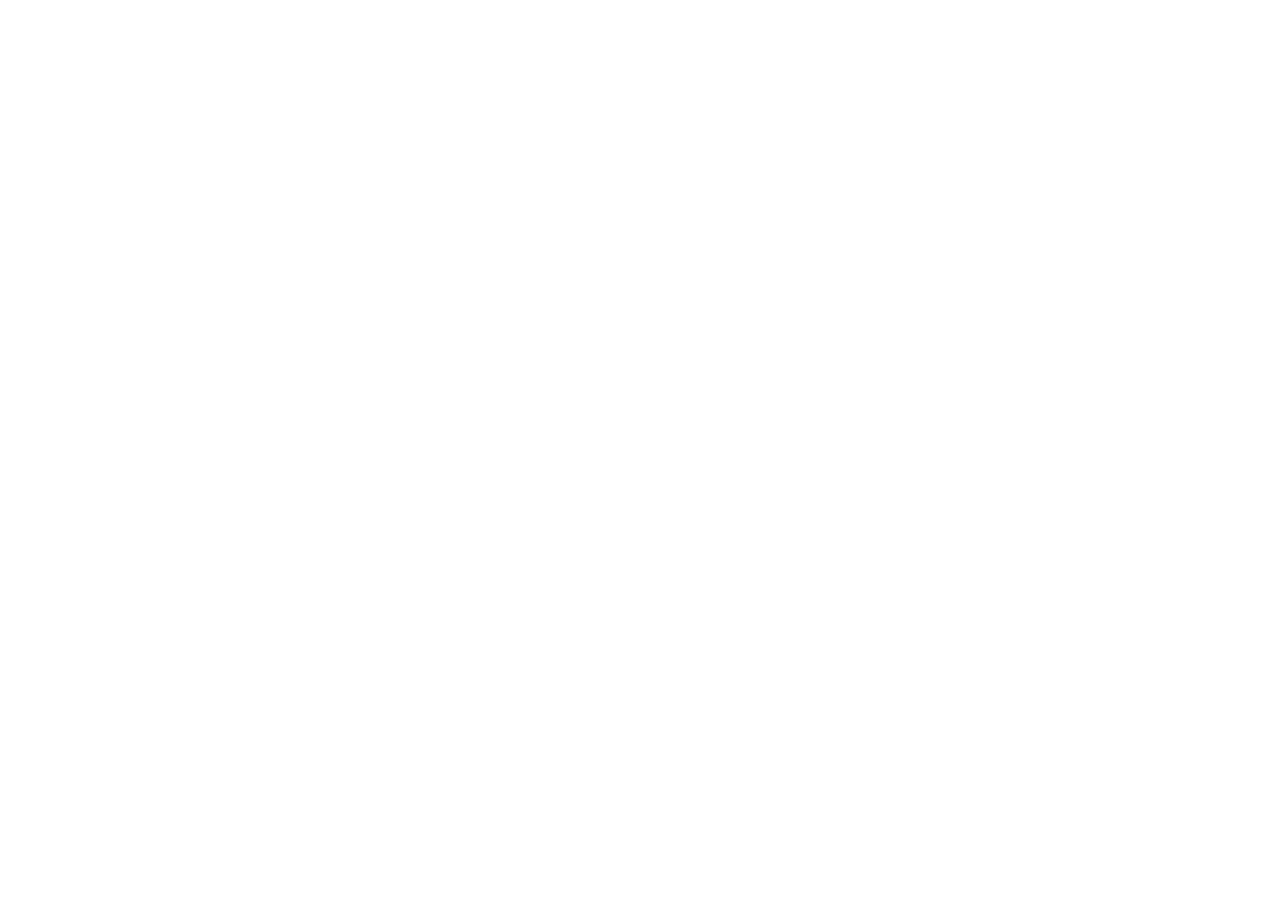
==== index.html @ 4b2c299f "init project" ====
<!DOCTYPE html>
<html lang="en">
<head>
    <meta charset="UTF-8">
    <meta name="viewport" content="width=device-width, initial-scale=1.0">
    <title>Document</title>
</head>
<body>
    
</body>
</html>
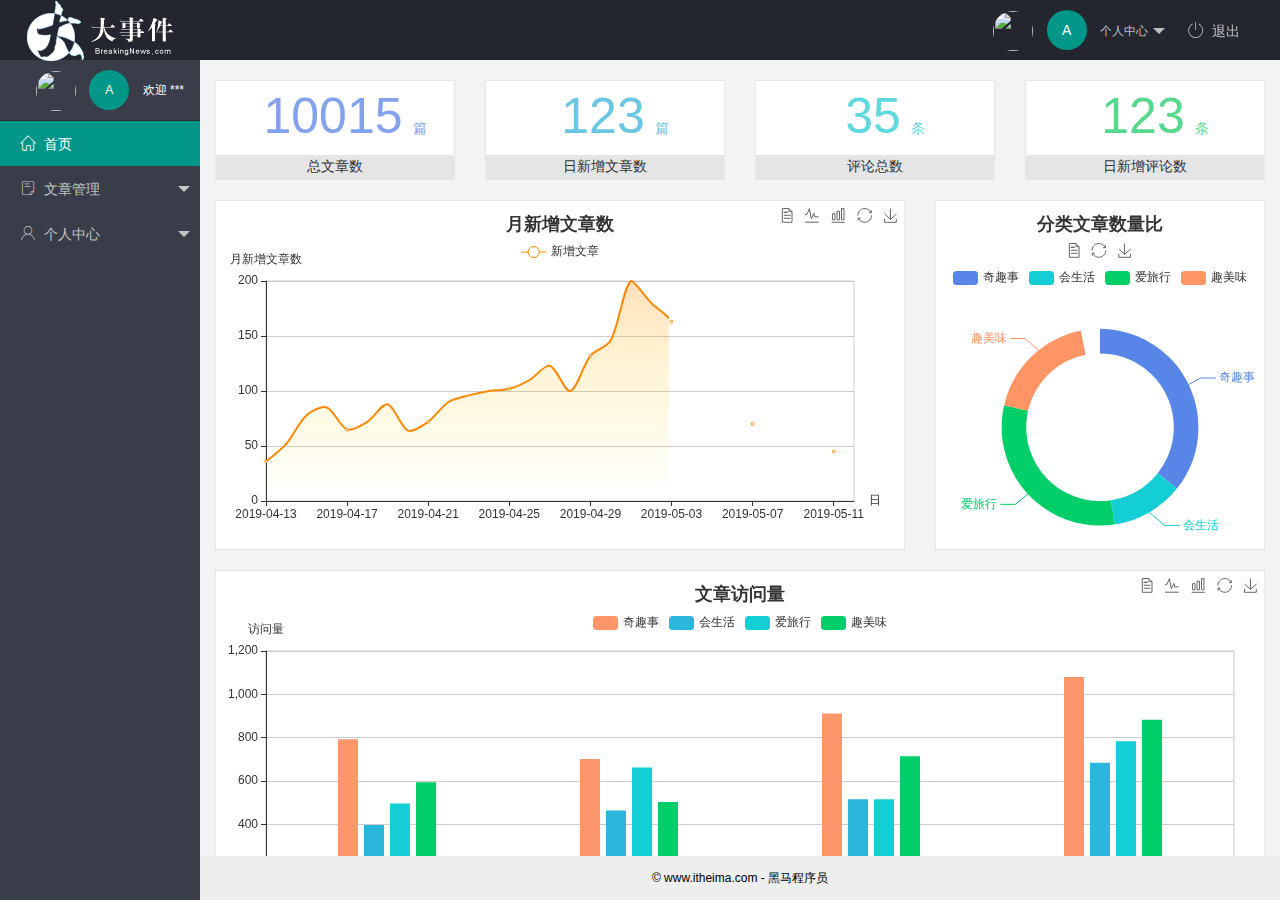
==== commit 42323920: "完成了主页功能的开发" ====
--- a/index.html
+++ b/index.html
@@ -1,11 +1,87 @@
 <!DOCTYPE html>
 <html lang="en">
+
 <head>
     <meta charset="UTF-8">
     <meta name="viewport" content="width=device-width, initial-scale=1.0">
-    <title>Document</title>
+    <title>后台主页</title>
+    <link rel="stylesheet" href="/assets/lib/layui/css/layui.css">
+    <link rel="stylesheet" href="/assets/css/index.css">
+    <link rel="stylesheet" href="/assets/fonts/iconfont.css">
 </head>
-<body>
-    
+
+<body class="layui-layout-body">
+    <div class="layui-layout layui-layout-admin">
+        <div class="layui-header">
+            <div class="layui-logo">
+                <img src="/assets/images/logo.png" alt="">
+            </div>
+            <!-- 头部区域（可配合layui已有的水平导航） -->
+
+            <ul class="layui-nav layui-layout-right">
+                <li class="layui-nav-item">
+                    <a href="javascript:;" class="userinfo">
+                        <img src="http://t.cn/RCzsdCq" class="layui-nav-img">
+                        <span class="text-avatar">A</span>
+                        个人中心
+                    </a>
+                    <dl class="layui-nav-child">
+                        <dd><a href="">基本资料</a></dd>
+                        <dd><a href="">更换头像</a></dd>
+                        <dd><a href="">重置密码</a></dd>
+                    </dl>
+                </li>
+                <li class="layui-nav-item"><a href="javascript:;" id="btnLogout"><span class="iconfont icon-tuichu"></span>退出</a></li>
+            </ul>
+        </div>
+
+        <div class="layui-side layui-bg-black">
+            <div class="layui-side-scroll">
+                <div class="userinfo">
+                    <img src="http://t.cn/RCzsdCq" class="layui-nav-img">
+                    <span class="text-avatar">A</span>
+                    <span class="welcome">欢迎 ***</span>
+                </div>
+                <!-- 左侧导航区域（可配合layui已有的垂直导航） -->
+                <ul class="layui-nav layui-nav-tree" lay-shrink="all">
+                    <li class="layui-nav-item layui-this"><a href="/home/dashboard.html" target="fm"><span
+                                class="iconfont icon-home"></span>首页</a></li>
+                    <li class="layui-nav-item">
+                        <a class="" href="javascript:;"><span class="iconfont icon-16"></span>文章管理</a>
+                        <dl class="layui-nav-child">
+                            <dd><a href="javascript:;"><i class="layui-icon layui-icon-app"></i>文章类别</a></dd>
+                            <dd><a href="javascript:;"><i class="layui-icon layui-icon-app"></i>文章列表</a></dd>
+                            <dd><a href="javascript:;"><i class="layui-icon layui-icon-app"></i>文章发布</a></dd>
+
+                        </dl>
+                    </li>
+                    <li class="layui-nav-item">
+                        <a href="javascript:;"><span class="iconfont icon-user"></span>个人中心</a>
+                        <dl class="layui-nav-child">
+                            <dd><a href="javascript:;"><i class="layui-icon layui-icon-app"></i>基本资料</a></dd>
+                            <dd><a href="javascript:;"><i class="layui-icon layui-icon-app"></i>更换头像</a></dd>
+                            <dd><a href="javascript:;"><i class="layui-icon layui-icon-app"></i>重置密码</a></dd>
+                        </dl>
+                    </li>
+
+                </ul>
+            </div>
+        </div>
+
+        <div class="layui-body">
+            <!-- 内容主体区域 -->
+            <iframe name="fm" src="/home/dashboard.html" frameborder="0"></iframe>
+        </div>
+
+        <div class="layui-footer">
+            <!-- 底部固定区域 -->
+            © www.itheima.com - 黑马程序员
+        </div>
+    </div>
+    <script src="/assets/lib/layui/layui.all.js"></script>
+    <script src="/assets/lib/jquery.js"></script>
+    <script src="/assets/js/baseAPI.js"></script>
+    <script src="/assets/js/index.js"></script>
 </body>
+
 </html>--- a/assets/lib/layui/css/layui.css
+++ b/assets/lib/layui/css/layui.css
@@ -0,0 +1,2 @@
+/** layui-v2.5.5 MIT License By https://www.layui.com */
+ .layui-inline,img{display:inline-block;vertical-align:middle}h1,h2,h3,h4,h5,h6{font-weight:400}.layui-edge,.layui-header,.layui-inline,.layui-main{position:relative}.layui-body,.layui-edge,.layui-elip{overflow:hidden}.layui-btn,.layui-edge,.layui-inline,img{vertical-align:middle}.layui-btn,.layui-disabled,.layui-icon,.layui-unselect{-moz-user-select:none;-webkit-user-select:none;-ms-user-select:none}.layui-elip,.layui-form-checkbox span,.layui-form-pane .layui-form-label{text-overflow:ellipsis;white-space:nowrap}.layui-breadcrumb,.layui-tree-btnGroup{visibility:hidden}blockquote,body,button,dd,div,dl,dt,form,h1,h2,h3,h4,h5,h6,input,li,ol,p,pre,td,textarea,th,ul{margin:0;padding:0;-webkit-tap-highlight-color:rgba(0,0,0,0)}a:active,a:hover{outline:0}img{border:none}li{list-style:none}table{border-collapse:collapse;border-spacing:0}h4,h5,h6{font-size:100%}button,input,optgroup,option,select,textarea{font-family:inherit;font-size:inherit;font-style:inherit;font-weight:inherit;outline:0}pre{white-space:pre-wrap;white-space:-moz-pre-wrap;white-space:-pre-wrap;white-space:-o-pre-wrap;word-wrap:break-word}body{line-height:24px;font:14px Helvetica Neue,Helvetica,PingFang SC,Tahoma,Arial,sans-serif}hr{height:1px;margin:10px 0;border:0;clear:both}a{color:#333;text-decoration:none}a:hover{color:#777}a cite{font-style:normal;*cursor:pointer}.layui-border-box,.layui-border-box *{box-sizing:border-box}.layui-box,.layui-box *{box-sizing:content-box}.layui-clear{clear:both;*zoom:1}.layui-clear:after{content:'\20';clear:both;*zoom:1;display:block;height:0}.layui-inline{*display:inline;*zoom:1}.layui-edge{display:inline-block;width:0;height:0;border-width:6px;border-style:dashed;border-color:transparent}.layui-edge-top{top:-4px;border-bottom-color:#999;border-bottom-style:solid}.layui-edge-right{border-left-color:#999;border-left-style:solid}.layui-edge-bottom{top:2px;border-top-color:#999;border-top-style:solid}.layui-edge-left{border-right-color:#999;border-right-style:solid}.layui-disabled,.layui-disabled:hover{color:#d2d2d2!important;cursor:not-allowed!important}.layui-circle{border-radius:100%}.layui-show{display:block!important}.layui-hide{display:none!important}@font-face{font-family:layui-icon;src:url(../font/iconfont.eot?v=250);src:url(../font/iconfont.eot?v=250#iefix) format('embedded-opentype'),url(../font/iconfont.woff2?v=250) format('woff2'),url(../font/iconfont.woff?v=250) format('woff'),url(../font/iconfont.ttf?v=250) format('truetype'),url(../font/iconfont.svg?v=250#layui-icon) format('svg')}.layui-icon{font-family:layui-icon!important;font-size:16px;font-style:normal;-webkit-font-smoothing:antialiased;-moz-osx-font-smoothing:grayscale}.layui-icon-reply-fill:before{content:"\e611"}.layui-icon-set-fill:before{content:"\e614"}.layui-icon-menu-fill:before{content:"\e60f"}.layui-icon-search:before{content:"\e615"}.layui-icon-share:before{content:"\e641"}.layui-icon-set-sm:before{content:"\e620"}.layui-icon-engine:before{content:"\e628"}.layui-icon-close:before{content:"\1006"}.layui-icon-close-fill:before{content:"\1007"}.layui-icon-chart-screen:before{content:"\e629"}.layui-icon-star:before{content:"\e600"}.layui-icon-circle-dot:before{content:"\e617"}.layui-icon-chat:before{content:"\e606"}.layui-icon-release:before{content:"\e609"}.layui-icon-list:before{content:"\e60a"}.layui-icon-chart:before{content:"\e62c"}.layui-icon-ok-circle:before{content:"\1005"}.layui-icon-layim-theme:before{content:"\e61b"}.layui-icon-table:before{content:"\e62d"}.layui-icon-right:before{content:"\e602"}.layui-icon-left:before{content:"\e603"}.layui-icon-cart-simple:before{content:"\e698"}.layui-icon-face-cry:before{content:"\e69c"}.layui-icon-face-smile:before{content:"\e6af"}.layui-icon-survey:before{content:"\e6b2"}.layui-icon-tree:before{content:"\e62e"}.layui-icon-upload-circle:before{content:"\e62f"}.layui-icon-add-circle:before{content:"\e61f"}.layui-icon-download-circle:before{content:"\e601"}.layui-icon-templeate-1:before{content:"\e630"}.layui-icon-util:before{content:"\e631"}.layui-icon-face-surprised:before{content:"\e664"}.layui-icon-edit:before{content:"\e642"}.layui-icon-speaker:before{content:"\e645"}.layui-icon-down:before{content:"\e61a"}.layui-icon-file:before{content:"\e621"}.layui-icon-layouts:before{content:"\e632"}.layui-icon-rate-half:before{content:"\e6c9"}.layui-icon-add-circle-fine:before{content:"\e608"}.layui-icon-prev-circle:before{content:"\e633"}.layui-icon-read:before{content:"\e705"}.layui-icon-404:before{content:"\e61c"}.layui-icon-carousel:before{content:"\e634"}.layui-icon-help:before{content:"\e607"}.layui-icon-code-circle:before{content:"\e635"}.layui-icon-water:before{content:"\e636"}.layui-icon-username:before{content:"\e66f"}.layui-icon-find-fill:before{content:"\e670"}.layui-icon-about:before{content:"\e60b"}.layui-icon-location:before{content:"\e715"}.layui-icon-up:before{content:"\e619"}.layui-icon-pause:before{content:"\e651"}.layui-icon-date:before{content:"\e637"}.layui-icon-layim-uploadfile:before{content:"\e61d"}.layui-icon-delete:before{content:"\e640"}.layui-icon-play:before{content:"\e652"}.layui-icon-top:before{content:"\e604"}.layui-icon-friends:before{content:"\e612"}.layui-icon-refresh-3:before{content:"\e9aa"}.layui-icon-ok:before{content:"\e605"}.layui-icon-layer:before{content:"\e638"}.layui-icon-face-smile-fine:before{content:"\e60c"}.layui-icon-dollar:before{content:"\e659"}.layui-icon-group:before{content:"\e613"}.layui-icon-layim-download:before{content:"\e61e"}.layui-icon-picture-fine:before{content:"\e60d"}.layui-icon-link:before{content:"\e64c"}.layui-icon-diamond:before{content:"\e735"}.layui-icon-log:before{content:"\e60e"}.layui-icon-rate-solid:before{content:"\e67a"}.layui-icon-fonts-del:before{content:"\e64f"}.layui-icon-unlink:before{content:"\e64d"}.layui-icon-fonts-clear:before{content:"\e639"}.layui-icon-triangle-r:before{content:"\e623"}.layui-icon-circle:before{content:"\e63f"}.layui-icon-radio:before{content:"\e643"}.layui-icon-align-center:before{content:"\e647"}.layui-icon-align-right:before{content:"\e648"}.layui-icon-align-left:before{content:"\e649"}.layui-icon-loading-1:before{content:"\e63e"}.layui-icon-return:before{content:"\e65c"}.layui-icon-fonts-strong:before{content:"\e62b"}.layui-icon-upload:before{content:"\e67c"}.layui-icon-dialogue:before{content:"\e63a"}.layui-icon-video:before{content:"\e6ed"}.layui-icon-headset:before{content:"\e6fc"}.layui-icon-cellphone-fine:before{content:"\e63b"}.layui-icon-add-1:before{content:"\e654"}.layui-icon-face-smile-b:before{content:"\e650"}.layui-icon-fonts-html:before{content:"\e64b"}.layui-icon-form:before{content:"\e63c"}.layui-icon-cart:before{content:"\e657"}.layui-icon-camera-fill:before{content:"\e65d"}.layui-icon-tabs:before{content:"\e62a"}.layui-icon-fonts-code:before{content:"\e64e"}.layui-icon-fire:before{content:"\e756"}.layui-icon-set:before{content:"\e716"}.layui-icon-fonts-u:before{content:"\e646"}.layui-icon-triangle-d:before{content:"\e625"}.layui-icon-tips:before{content:"\e702"}.layui-icon-picture:before{content:"\e64a"}.layui-icon-more-vertical:before{content:"\e671"}.layui-icon-flag:before{content:"\e66c"}.layui-icon-loading:before{content:"\e63d"}.layui-icon-fonts-i:before{content:"\e644"}.layui-icon-refresh-1:before{content:"\e666"}.layui-icon-rmb:before{content:"\e65e"}.layui-icon-home:before{content:"\e68e"}.layui-icon-user:before{content:"\e770"}.layui-icon-notice:before{content:"\e667"}.layui-icon-login-weibo:before{content:"\e675"}.layui-icon-voice:before{content:"\e688"}.layui-icon-upload-drag:before{content:"\e681"}.layui-icon-login-qq:before{content:"\e676"}.layui-icon-snowflake:before{content:"\e6b1"}.layui-icon-file-b:before{content:"\e655"}.layui-icon-template:before{content:"\e663"}.layui-icon-auz:before{content:"\e672"}.layui-icon-console:before{content:"\e665"}.layui-icon-app:before{content:"\e653"}.layui-icon-prev:before{content:"\e65a"}.layui-icon-website:before{content:"\e7ae"}.layui-icon-next:before{content:"\e65b"}.layui-icon-component:before{content:"\e857"}.layui-icon-more:before{content:"\e65f"}.layui-icon-login-wechat:before{content:"\e677"}.layui-icon-shrink-right:before{content:"\e668"}.layui-icon-spread-left:before{content:"\e66b"}.layui-icon-camera:before{content:"\e660"}.layui-icon-note:before{content:"\e66e"}.layui-icon-refresh:before{content:"\e669"}.layui-icon-female:before{content:"\e661"}.layui-icon-male:before{content:"\e662"}.layui-icon-password:before{content:"\e673"}.layui-icon-senior:before{content:"\e674"}.layui-icon-theme:before{content:"\e66a"}.layui-icon-tread:before{content:"\e6c5"}.layui-icon-praise:before{content:"\e6c6"}.layui-icon-star-fill:before{content:"\e658"}.layui-icon-rate:before{content:"\e67b"}.layui-icon-template-1:before{content:"\e656"}.layui-icon-vercode:before{content:"\e679"}.layui-icon-cellphone:before{content:"\e678"}.layui-icon-screen-full:before{content:"\e622"}.layui-icon-screen-restore:before{content:"\e758"}.layui-icon-cols:before{content:"\e610"}.layui-icon-export:before{content:"\e67d"}.layui-icon-print:before{content:"\e66d"}.layui-icon-slider:before{content:"\e714"}.layui-icon-addition:before{content:"\e624"}.layui-icon-subtraction:before{content:"\e67e"}.layui-icon-service:before{content:"\e626"}.layui-icon-transfer:before{content:"\e691"}.layui-main{width:1140px;margin:0 auto}.layui-header{z-index:1000;height:60px}.layui-header a:hover{transition:all .5s;-webkit-transition:all .5s}.layui-side{position:fixed;left:0;top:0;bottom:0;z-index:999;width:200px;overflow-x:hidden}.layui-side-scroll{position:relative;width:220px;height:100%;overflow-x:hidden}.layui-body{position:absolute;left:200px;right:0;top:0;bottom:0;z-index:998;width:auto;overflow-y:auto;box-sizing:border-box}.layui-layout-body{overflow:hidden}.layui-layout-admin .layui-header{background-color:#23262E}.layui-layout-admin .layui-side{top:60px;width:200px;overflow-x:hidden}.layui-layout-admin .layui-body{position:fixed;top:60px;bottom:44px}.layui-layout-admin .layui-main{width:auto;margin:0 15px}.layui-layout-admin .layui-footer{position:fixed;left:200px;right:0;bottom:0;height:44px;line-height:44px;padding:0 15px;background-color:#eee}.layui-layout-admin .layui-logo{position:absolute;left:0;top:0;width:200px;height:100%;line-height:60px;text-align:center;color:#009688;font-size:16px}.layui-layout-admin .layui-header .layui-nav{background:0 0}.layui-layout-left{position:absolute!important;left:200px;top:0}.layui-layout-right{position:absolute!important;right:0;top:0}.layui-container{position:relative;margin:0 auto;padding:0 15px;box-sizing:border-box}.layui-fluid{position:relative;margin:0 auto;padding:0 15px}.layui-row:after,.layui-row:before{content:'';display:block;clear:both}.layui-col-lg1,.layui-col-lg10,.layui-col-lg11,.layui-col-lg12,.layui-col-lg2,.layui-col-lg3,.layui-col-lg4,.layui-col-lg5,.layui-col-lg6,.layui-col-lg7,.layui-col-lg8,.layui-col-lg9,.layui-col-md1,.layui-col-md10,.layui-col-md11,.layui-col-md12,.layui-col-md2,.layui-col-md3,.layui-col-md4,.layui-col-md5,.layui-col-md6,.layui-col-md7,.layui-col-md8,.layui-col-md9,.layui-col-sm1,.layui-col-sm10,.layui-col-sm11,.layui-col-sm12,.layui-col-sm2,.layui-col-sm3,.layui-col-sm4,.layui-col-sm5,.layui-col-sm6,.layui-col-sm7,.layui-col-sm8,.layui-col-sm9,.layui-col-xs1,.layui-col-xs10,.layui-col-xs11,.layui-col-xs12,.layui-col-xs2,.layui-col-xs3,.layui-col-xs4,.layui-col-xs5,.layui-col-xs6,.layui-col-xs7,.layui-col-xs8,.layui-col-xs9{position:relative;display:block;box-sizing:border-box}.layui-col-xs1,.layui-col-xs10,.layui-col-xs11,.layui-col-xs12,.layui-col-xs2,.layui-col-xs3,.layui-col-xs4,.layui-col-xs5,.layui-col-xs6,.layui-col-xs7,.layui-col-xs8,.layui-col-xs9{float:left}.layui-col-xs1{width:8.33333333%}.layui-col-xs2{width:16.66666667%}.layui-col-xs3{width:25%}.layui-col-xs4{width:33.33333333%}.layui-col-xs5{width:41.66666667%}.layui-col-xs6{width:50%}.layui-col-xs7{width:58.33333333%}.layui-col-xs8{width:66.66666667%}.layui-col-xs9{width:75%}.layui-col-xs10{width:83.33333333%}.layui-col-xs11{width:91.66666667%}.layui-col-xs12{width:100%}.layui-col-xs-offset1{margin-left:8.33333333%}.layui-col-xs-offset2{margin-left:16.66666667%}.layui-col-xs-offset3{margin-left:25%}.layui-col-xs-offset4{margin-left:33.33333333%}.layui-col-xs-offset5{margin-left:41.66666667%}.layui-col-xs-offset6{margin-left:50%}.layui-col-xs-offset7{margin-left:58.33333333%}.layui-col-xs-offset8{margin-left:66.66666667%}.layui-col-xs-offset9{margin-left:75%}.layui-col-xs-offset10{margin-left:83.33333333%}.layui-col-xs-offset11{margin-left:91.66666667%}.layui-col-xs-offset12{margin-left:100%}@media screen and (max-width:768px){.layui-hide-xs{display:none!important}.layui-show-xs-block{display:block!important}.layui-show-xs-inline{display:inline!important}.layui-show-xs-inline-block{display:inline-block!important}}@media screen and (min-width:768px){.layui-container{width:750px}.layui-hide-sm{display:none!important}.layui-show-sm-block{display:block!important}.layui-show-sm-inline{display:inline!important}.layui-show-sm-inline-block{display:inline-block!important}.layui-col-sm1,.layui-col-sm10,.layui-col-sm11,.layui-col-sm12,.layui-col-sm2,.layui-col-sm3,.layui-col-sm4,.layui-col-sm5,.layui-col-sm6,.layui-col-sm7,.layui-col-sm8,.layui-col-sm9{float:left}.layui-col-sm1{width:8.33333333%}.layui-col-sm2{width:16.66666667%}.layui-col-sm3{width:25%}.layui-col-sm4{width:33.33333333%}.layui-col-sm5{width:41.66666667%}.layui-col-sm6{width:50%}.layui-col-sm7{width:58.33333333%}.layui-col-sm8{width:66.66666667%}.layui-col-sm9{width:75%}.layui-col-sm10{width:83.33333333%}.layui-col-sm11{width:91.66666667%}.layui-col-sm12{width:100%}.layui-col-sm-offset1{margin-left:8.33333333%}.layui-col-sm-offset2{margin-left:16.66666667%}.layui-col-sm-offset3{margin-left:25%}.layui-col-sm-offset4{margin-left:33.33333333%}.layui-col-sm-offset5{margin-left:41.66666667%}.layui-col-sm-offset6{margin-left:50%}.layui-col-sm-offset7{margin-left:58.33333333%}.layui-col-sm-offset8{margin-left:66.66666667%}.layui-col-sm-offset9{margin-left:75%}.layui-col-sm-offset10{margin-left:83.33333333%}.layui-col-sm-offset11{margin-left:91.66666667%}.layui-col-sm-offset12{margin-left:100%}}@media screen and (min-width:992px){.layui-container{width:970px}.layui-hide-md{display:none!important}.layui-show-md-block{display:block!important}.layui-show-md-inline{display:inline!important}.layui-show-md-inline-block{display:inline-block!important}.layui-col-md1,.layui-col-md10,.layui-col-md11,.layui-col-md12,.layui-col-md2,.layui-col-md3,.layui-col-md4,.layui-col-md5,.layui-col-md6,.layui-col-md7,.layui-col-md8,.layui-col-md9{float:left}.layui-col-md1{width:8.33333333%}.layui-col-md2{width:16.66666667%}.layui-col-md3{width:25%}.layui-col-md4{width:33.33333333%}.layui-col-md5{width:41.66666667%}.layui-col-md6{width:50%}.layui-col-md7{width:58.33333333%}.layui-col-md8{width:66.66666667%}.layui-col-md9{width:75%}.layui-col-md10{width:83.33333333%}.layui-col-md11{width:91.66666667%}.layui-col-md12{width:100%}.layui-col-md-offset1{margin-left:8.33333333%}.layui-col-md-offset2{margin-left:16.66666667%}.layui-col-md-offset3{margin-left:25%}.layui-col-md-offset4{margin-left:33.33333333%}.layui-col-md-offset5{margin-left:41.66666667%}.layui-col-md-offset6{margin-left:50%}.layui-col-md-offset7{margin-left:58.33333333%}.layui-col-md-offset8{margin-left:66.66666667%}.layui-col-md-offset9{margin-left:75%}.layui-col-md-offset10{margin-left:83.33333333%}.layui-col-md-offset11{margin-left:91.66666667%}.layui-col-md-offset12{margin-left:100%}}@media screen and (min-width:1200px){.layui-container{width:1170px}.layui-hide-lg{display:none!important}.layui-show-lg-block{display:block!important}.layui-show-lg-inline{display:inline!important}.layui-show-lg-inline-block{display:inline-block!important}.layui-col-lg1,.layui-col-lg10,.layui-col-lg11,.layui-col-lg12,.layui-col-lg2,.layui-col-lg3,.layui-col-lg4,.layui-col-lg5,.layui-col-lg6,.layui-col-lg7,.layui-col-lg8,.layui-col-lg9{float:left}.layui-col-lg1{width:8.33333333%}.layui-col-lg2{width:16.66666667%}.layui-col-lg3{width:25%}.layui-col-lg4{width:33.33333333%}.layui-col-lg5{width:41.66666667%}.layui-col-lg6{width:50%}.layui-col-lg7{width:58.33333333%}.layui-col-lg8{width:66.66666667%}.layui-col-lg9{width:75%}.layui-col-lg10{width:83.33333333%}.layui-col-lg11{width:91.66666667%}.layui-col-lg12{width:100%}.layui-col-lg-offset1{margin-left:8.33333333%}.layui-col-lg-offset2{margin-left:16.66666667%}.layui-col-lg-offset3{margin-left:25%}.layui-col-lg-offset4{margin-left:33.33333333%}.layui-col-lg-offset5{margin-left:41.66666667%}.layui-col-lg-offset6{margin-left:50%}.layui-col-lg-offset7{margin-left:58.33333333%}.layui-col-lg-offset8{margin-left:66.66666667%}.layui-col-lg-offset9{margin-left:75%}.layui-col-lg-offset10{margin-left:83.33333333%}.layui-col-lg-offset11{margin-left:91.66666667%}.layui-col-lg-offset12{margin-left:100%}}.layui-col-space1{margin:-.5px}.layui-col-space1>*{padding:.5px}.layui-col-space3{margin:-1.5px}.layui-col-space3>*{padding:1.5px}.layui-col-space5{margin:-2.5px}.layui-col-space5>*{padding:2.5px}.layui-col-space8{margin:-3.5px}.layui-col-space8>*{padding:3.5px}.layui-col-space10{margin:-5px}.layui-col-space10>*{padding:5px}.layui-col-space12{margin:-6px}.layui-col-space12>*{padding:6px}.layui-col-space15{margin:-7.5px}.layui-col-space15>*{padding:7.5px}.layui-col-space18{margin:-9px}.layui-col-space18>*{padding:9px}.layui-col-space20{margin:-10px}.layui-col-space20>*{padding:10px}.layui-col-space22{margin:-11px}.layui-col-space22>*{padding:11px}.layui-col-space25{margin:-12.5px}.layui-col-space25>*{padding:12.5px}.layui-col-space30{margin:-15px}.layui-col-space30>*{padding:15px}.layui-btn,.layui-input,.layui-select,.layui-textarea,.layui-upload-button{outline:0;-webkit-appearance:none;transition:all .3s;-webkit-transition:all .3s;box-sizing:border-box}.layui-elem-quote{margin-bottom:10px;padding:15px;line-height:22px;border-left:5px solid #009688;border-radius:0 2px 2px 0;background-color:#f2f2f2}.layui-quote-nm{border-style:solid;border-width:1px 1px 1px 5px;background:0 0}.layui-elem-field{margin-bottom:10px;padding:0;border-width:1px;border-style:solid}.layui-elem-field legend{margin-left:20px;padding:0 10px;font-size:20px;font-weight:300}.layui-field-title{margin:10px 0 20px;border-width:1px 0 0}.layui-field-box{padding:10px 15px}.layui-field-title .layui-field-box{padding:10px 0}.layui-progress{position:relative;height:6px;border-radius:20px;background-color:#e2e2e2}.layui-progress-bar{position:absolute;left:0;top:0;width:0;max-width:100%;height:6px;border-radius:20px;text-align:right;background-color:#5FB878;transition:all .3s;-webkit-transition:all .3s}.layui-progress-big,.layui-progress-big .layui-progress-bar{height:18px;line-height:18px}.layui-progress-text{position:relative;top:-20px;line-height:18px;font-size:12px;color:#666}.layui-progress-big .layui-progress-text{position:static;padding:0 10px;color:#fff}.layui-collapse{border-width:1px;border-style:solid;border-radius:2px}.layui-colla-content,.layui-colla-item{border-top-width:1px;border-top-style:solid}.layui-colla-item:first-child{border-top:none}.layui-colla-title{position:relative;height:42px;line-height:42px;padding:0 15px 0 35px;color:#333;background-color:#f2f2f2;cursor:pointer;font-size:14px;overflow:hidden}.layui-colla-content{display:none;padding:10px 15px;line-height:22px;color:#666}.layui-colla-icon{position:absolute;left:15px;top:0;font-size:14px}.layui-card{margin-bottom:15px;border-radius:2px;background-color:#fff;box-shadow:0 1px 2px 0 rgba(0,0,0,.05)}.layui-card:last-child{margin-bottom:0}.layui-card-header{position:relative;height:42px;line-height:42px;padding:0 15px;border-bottom:1px solid #f6f6f6;color:#333;border-radius:2px 2px 0 0;font-size:14px}.layui-bg-black,.layui-bg-blue,.layui-bg-cyan,.layui-bg-green,.layui-bg-orange,.layui-bg-red{color:#fff!important}.layui-card-body{position:relative;padding:10px 15px;line-height:24px}.layui-card-body[pad15]{padding:15px}.layui-card-body[pad20]{padding:20px}.layui-card-body .layui-table{margin:5px 0}.layui-card .layui-tab{margin:0}.layui-panel-window{position:relative;padding:15px;border-radius:0;border-top:5px solid #E6E6E6;background-color:#fff}.layui-auxiliar-moving{position:fixed;left:0;right:0;top:0;bottom:0;width:100%;height:100%;background:0 0;z-index:9999999999}.layui-form-label,.layui-form-mid,.layui-form-select,.layui-input-block,.layui-input-inline,.layui-textarea{position:relative}.layui-bg-red{background-color:#FF5722!important}.layui-bg-orange{background-color:#FFB800!important}.layui-bg-green{background-color:#009688!important}.layui-bg-cyan{background-color:#2F4056!important}.layui-bg-blue{background-color:#1E9FFF!important}.layui-bg-black{background-color:#393D49!important}.layui-bg-gray{background-color:#eee!important;color:#666!important}.layui-badge-rim,.layui-colla-content,.layui-colla-item,.layui-collapse,.layui-elem-field,.layui-form-pane .layui-form-item[pane],.layui-form-pane .layui-form-label,.layui-input,.layui-layedit,.layui-layedit-tool,.layui-quote-nm,.layui-select,.layui-tab-bar,.layui-tab-card,.layui-tab-title,.layui-tab-title .layui-this:after,.layui-textarea{border-color:#e6e6e6}.layui-timeline-item:before,hr{background-color:#e6e6e6}.layui-text{line-height:22px;font-size:14px;color:#666}.layui-text h1,.layui-text h2,.layui-text h3{font-weight:500;color:#333}.layui-text h1{font-size:30px}.layui-text h2{font-size:24px}.layui-text h3{font-size:18px}.layui-text a:not(.layui-btn){color:#01AAED}.layui-text a:not(.layui-btn):hover{text-decoration:underline}.layui-text ul{padding:5px 0 5px 15px}.layui-text ul li{margin-top:5px;list-style-type:disc}.layui-text em,.layui-word-aux{color:#999!important;padding:0 5px!important}.layui-btn{display:inline-block;height:38px;line-height:38px;padding:0 18px;background-color:#009688;color:#fff;white-space:nowrap;text-align:center;font-size:14px;border:none;border-radius:2px;cursor:pointer}.layui-btn:hover{opacity:.8;filter:alpha(opacity=80);color:#fff}.layui-btn:active{opacity:1;filter:alpha(opacity=100)}.layui-btn+.layui-btn{margin-left:10px}.layui-btn-container{font-size:0}.layui-btn-container .layui-btn{margin-right:10px;margin-bottom:10px}.layui-btn-container .layui-btn+.layui-btn{margin-left:0}.layui-table .layui-btn-container .layui-btn{margin-bottom:9px}.layui-btn-radius{border-radius:100px}.layui-btn .layui-icon{margin-right:3px;font-size:18px;vertical-align:bottom;vertical-align:middle\9}.layui-btn-primary{border:1px solid #C9C9C9;background-color:#fff;color:#555}.layui-btn-primary:hover{border-color:#009688;color:#333}.layui-btn-normal{background-color:#1E9FFF}.layui-btn-warm{background-color:#FFB800}.layui-btn-danger{background-color:#FF5722}.layui-btn-checked{background-color:#5FB878}.layui-btn-disabled,.layui-btn-disabled:active,.layui-btn-disabled:hover{border:1px solid #e6e6e6;background-color:#FBFBFB;color:#C9C9C9;cursor:not-allowed;opacity:1}.layui-btn-lg{height:44px;line-height:44px;padding:0 25px;font-size:16px}.layui-btn-sm{height:30px;line-height:30px;padding:0 10px;font-size:12px}.layui-btn-sm i{font-size:16px!important}.layui-btn-xs{height:22px;line-height:22px;padding:0 5px;font-size:12px}.layui-btn-xs i{font-size:14px!important}.layui-btn-group{display:inline-block;vertical-align:middle;font-size:0}.layui-btn-group .layui-btn{margin-left:0!important;margin-right:0!important;border-left:1px solid rgba(255,255,255,.5);border-radius:0}.layui-btn-group .layui-btn-primary{border-left:none}.layui-btn-group .layui-btn-primary:hover{border-color:#C9C9C9;color:#009688}.layui-btn-group .layui-btn:first-child{border-left:none;border-radius:2px 0 0 2px}.layui-btn-group .layui-btn-primary:first-child{border-left:1px solid #c9c9c9}.layui-btn-group .layui-btn:last-child{border-radius:0 2px 2px 0}.layui-btn-group .layui-btn+.layui-btn{margin-left:0}.layui-btn-group+.layui-btn-group{margin-left:10px}.layui-btn-fluid{width:100%}.layui-input,.layui-select,.layui-textarea{height:38px;line-height:1.3;line-height:38px\9;border-width:1px;border-style:solid;background-color:#fff;border-radius:2px}.layui-input::-webkit-input-placeholder,.layui-select::-webkit-input-placeholder,.layui-textarea::-webkit-input-placeholder{line-height:1.3}.layui-input,.layui-textarea{display:block;width:100%;padding-left:10px}.layui-input:hover,.layui-textarea:hover{border-color:#D2D2D2!important}.layui-input:focus,.layui-textarea:focus{border-color:#C9C9C9!important}.layui-textarea{min-height:100px;height:auto;line-height:20px;padding:6px 10px;resize:vertical}.layui-select{padding:0 10px}.layui-form input[type=checkbox],.layui-form input[type=radio],.layui-form select{display:none}.layui-form [lay-ignore]{display:initial}.layui-form-item{margin-bottom:15px;clear:both;*zoom:1}.layui-form-item:after{content:'\20';clear:both;*zoom:1;display:block;height:0}.layui-form-label{float:left;display:block;padding:9px 15px;width:80px;font-weight:400;line-height:20px;text-align:right}.layui-form-label-col{display:block;float:none;padding:9px 0;line-height:20px;text-align:left}.layui-form-item .layui-inline{margin-bottom:5px;margin-right:10px}.layui-input-block{margin-left:110px;min-height:36px}.layui-input-inline{display:inline-block;vertical-align:middle}.layui-form-item .layui-input-inline{float:left;width:190px;margin-right:10px}.layui-form-text .layui-input-inline{width:auto}.layui-form-mid{float:left;display:block;padding:9px 0!important;line-height:20px;margin-right:10px}.layui-form-danger+.layui-form-select .layui-input,.layui-form-danger:focus{border-color:#FF5722!important}.layui-form-select .layui-input{padding-right:30px;cursor:pointer}.layui-form-select .layui-edge{position:absolute;right:10px;top:50%;margin-top:-3px;cursor:pointer;border-width:6px;border-top-color:#c2c2c2;border-top-style:solid;transition:all .3s;-webkit-transition:all .3s}.layui-form-select dl{display:none;position:absolute;left:0;top:42px;padding:5px 0;z-index:899;min-width:100%;border:1px solid #d2d2d2;max-height:300px;overflow-y:auto;background-color:#fff;border-radius:2px;box-shadow:0 2px 4px rgba(0,0,0,.12);box-sizing:border-box}.layui-form-select dl dd,.layui-form-select dl dt{padding:0 10px;line-height:36px;white-space:nowrap;overflow:hidden;text-overflow:ellipsis}.layui-form-select dl dt{font-size:12px;color:#999}.layui-form-select dl dd{cursor:pointer}.layui-form-select dl dd:hover{background-color:#f2f2f2;-webkit-transition:.5s all;transition:.5s all}.layui-form-select .layui-select-group dd{padding-left:20px}.layui-form-select dl dd.layui-select-tips{padding-left:10px!important;color:#999}.layui-form-select dl dd.layui-this{background-color:#5FB878;color:#fff}.layui-form-checkbox,.layui-form-select dl dd.layui-disabled{background-color:#fff}.layui-form-selected dl{display:block}.layui-form-checkbox,.layui-form-checkbox *,.layui-form-switch{display:inline-block;vertical-align:middle}.layui-form-selected .layui-edge{margin-top:-9px;-webkit-transform:rotate(180deg);transform:rotate(180deg);margin-top:-3px\9}:root .layui-form-selected .layui-edge{margin-top:-9px\0/IE9}.layui-form-selectup dl{top:auto;bottom:42px}.layui-select-none{margin:5px 0;text-align:center;color:#999}.layui-select-disabled .layui-disabled{border-color:#eee!important}.layui-select-disabled .layui-edge{border-top-color:#d2d2d2}.layui-form-checkbox{position:relative;height:30px;line-height:30px;margin-right:10px;padding-right:30px;cursor:pointer;font-size:0;-webkit-transition:.1s linear;transition:.1s linear;box-sizing:border-box}.layui-form-checkbox span{padding:0 10px;height:100%;font-size:14px;border-radius:2px 0 0 2px;background-color:#d2d2d2;color:#fff;overflow:hidden}.layui-form-checkbox:hover span{background-color:#c2c2c2}.layui-form-checkbox i{position:absolute;right:0;top:0;width:30px;height:28px;border:1px solid #d2d2d2;border-left:none;border-radius:0 2px 2px 0;color:#fff;font-size:20px;text-align:center}.layui-form-checkbox:hover i{border-color:#c2c2c2;color:#c2c2c2}.layui-form-checked,.layui-form-checked:hover{border-color:#5FB878}.layui-form-checked span,.layui-form-checked:hover span{background-color:#5FB878}.layui-form-checked i,.layui-form-checked:hover i{color:#5FB878}.layui-form-item .layui-form-checkbox{margin-top:4px}.layui-form-checkbox[lay-skin=primary]{height:auto!important;line-height:normal!important;min-width:18px;min-height:18px;border:none!important;margin-right:0;padding-left:28px;padding-right:0;background:0 0}.layui-form-checkbox[lay-skin=primary] span{padding-left:0;padding-right:15px;line-height:18px;background:0 0;color:#666}.layui-form-checkbox[lay-skin=primary] i{right:auto;left:0;width:16px;height:16px;line-height:16px;border:1px solid #d2d2d2;font-size:12px;border-radius:2px;background-color:#fff;-webkit-transition:.1s linear;transition:.1s linear}.layui-form-checkbox[lay-skin=primary]:hover i{border-color:#5FB878;color:#fff}.layui-form-checked[lay-skin=primary] i{border-color:#5FB878!important;background-color:#5FB878;color:#fff}.layui-checkbox-disbaled[lay-skin=primary] span{background:0 0!important;color:#c2c2c2}.layui-checkbox-disbaled[lay-skin=primary]:hover i{border-color:#d2d2d2}.layui-form-item .layui-form-checkbox[lay-skin=primary]{margin-top:10px}.layui-form-switch{position:relative;height:22px;line-height:22px;min-width:35px;padding:0 5px;margin-top:8px;border:1px solid #d2d2d2;border-radius:20px;cursor:pointer;background-color:#fff;-webkit-transition:.1s linear;transition:.1s linear}.layui-form-switch i{position:absolute;left:5px;top:3px;width:16px;height:16px;border-radius:20px;background-color:#d2d2d2;-webkit-transition:.1s linear;transition:.1s linear}.layui-form-switch em{position:relative;top:0;width:25px;margin-left:21px;padding:0!important;text-align:center!important;color:#999!important;font-style:normal!important;font-size:12px}.layui-form-onswitch{border-color:#5FB878;background-color:#5FB878}.layui-checkbox-disbaled,.layui-checkbox-disbaled i{border-color:#e2e2e2!important}.layui-form-onswitch i{left:100%;margin-left:-21px;background-color:#fff}.layui-form-onswitch em{margin-left:5px;margin-right:21px;color:#fff!important}.layui-checkbox-disbaled span{background-color:#e2e2e2!important}.layui-checkbox-disbaled:hover i{color:#fff!important}[lay-radio]{display:none}.layui-form-radio,.layui-form-radio *{display:inline-block;vertical-align:middle}.layui-form-radio{line-height:28px;margin:6px 10px 0 0;padding-right:10px;cursor:pointer;font-size:0}.layui-form-radio *{font-size:14px}.layui-form-radio>i{margin-right:8px;font-size:22px;color:#c2c2c2}.layui-form-radio>i:hover,.layui-form-radioed>i{color:#5FB878}.layui-radio-disbaled>i{color:#e2e2e2!important}.layui-form-pane .layui-form-label{width:110px;padding:8px 15px;height:38px;line-height:20px;border-width:1px;border-style:solid;border-radius:2px 0 0 2px;text-align:center;background-color:#FBFBFB;overflow:hidden;box-sizing:border-box}.layui-form-pane .layui-input-inline{margin-left:-1px}.layui-form-pane .layui-input-block{margin-left:110px;left:-1px}.layui-form-pane .layui-input{border-radius:0 2px 2px 0}.layui-form-pane .layui-form-text .layui-form-label{float:none;width:100%;border-radius:2px;box-sizing:border-box;text-align:left}.layui-form-pane .layui-form-text .layui-input-inline{display:block;margin:0;top:-1px;clear:both}.layui-form-pane .layui-form-text .layui-input-block{margin:0;left:0;top:-1px}.layui-form-pane .layui-form-text .layui-textarea{min-height:100px;border-radius:0 0 2px 2px}.layui-form-pane .layui-form-checkbox{margin:4px 0 4px 10px}.layui-form-pane .layui-form-radio,.layui-form-pane .layui-form-switch{margin-top:6px;margin-left:10px}.layui-form-pane .layui-form-item[pane]{position:relative;border-width:1px;border-style:solid}.layui-form-pane .layui-form-item[pane] .layui-form-label{position:absolute;left:0;top:0;height:100%;border-width:0 1px 0 0}.layui-form-pane .layui-form-item[pane] .layui-input-inline{margin-left:110px}@media screen and (max-width:450px){.layui-form-item .layui-form-label{text-overflow:ellipsis;overflow:hidden;white-space:nowrap}.layui-form-item .layui-inline{display:block;margin-right:0;margin-bottom:20px;clear:both}.layui-form-item .layui-inline:after{content:'\20';clear:both;display:block;height:0}.layui-form-item .layui-input-inline{display:block;float:none;left:-3px;width:auto;margin:0 0 10px 112px}.layui-form-item .layui-input-inline+.layui-form-mid{margin-left:110px;top:-5px;padding:0}.layui-form-item .layui-form-checkbox{margin-right:5px;margin-bottom:5px}}.layui-layedit{border-width:1px;border-style:solid;border-radius:2px}.layui-layedit-tool{padding:3px 5px;border-bottom-width:1px;border-bottom-style:solid;font-size:0}.layedit-tool-fixed{position:fixed;top:0;border-top:1px solid #e2e2e2}.layui-layedit-tool .layedit-tool-mid,.layui-layedit-tool .layui-icon{display:inline-block;vertical-align:middle;text-align:center;font-size:14px}.layui-layedit-tool .layui-icon{position:relative;width:32px;height:30px;line-height:30px;margin:3px 5px;color:#777;cursor:pointer;border-radius:2px}.layui-layedit-tool .layui-icon:hover{color:#393D49}.layui-layedit-tool .layui-icon:active{color:#000}.layui-layedit-tool .layedit-tool-active{background-color:#e2e2e2;color:#000}.layui-layedit-tool .layui-disabled,.layui-layedit-tool .layui-disabled:hover{color:#d2d2d2;cursor:not-allowed}.layui-layedit-tool .layedit-tool-mid{width:1px;height:18px;margin:0 10px;background-color:#d2d2d2}.layedit-tool-html{width:50px!important;font-size:30px!important}.layedit-tool-b,.layedit-tool-code,.layedit-tool-help{font-size:16px!important}.layedit-tool-d,.layedit-tool-face,.layedit-tool-image,.layedit-tool-unlink{font-size:18px!important}.layedit-tool-image input{position:absolute;font-size:0;left:0;top:0;width:100%;height:100%;opacity:.01;filter:Alpha(opacity=1);cursor:pointer}.layui-layedit-iframe iframe{display:block;width:100%}#LAY_layedit_code{overflow:hidden}.layui-laypage{display:inline-block;*display:inline;*zoom:1;vertical-align:middle;margin:10px 0;font-size:0}.layui-laypage>a:first-child,.layui-laypage>a:first-child em{border-radius:2px 0 0 2px}.layui-laypage>a:last-child,.layui-laypage>a:last-child em{border-radius:0 2px 2px 0}.layui-laypage>:first-child{margin-left:0!important}.layui-laypage>:last-child{margin-right:0!important}.layui-laypage a,.layui-laypage button,.layui-laypage input,.layui-laypage select,.layui-laypage span{border:1px solid #e2e2e2}.layui-laypage a,.layui-laypage span{display:inline-block;*display:inline;*zoom:1;vertical-align:middle;padding:0 15px;height:28px;line-height:28px;margin:0 -1px 5px 0;background-color:#fff;color:#333;font-size:12px}.layui-flow-more a *,.layui-laypage input,.layui-table-view select[lay-ignore]{display:inline-block}.layui-laypage a:hover{color:#009688}.layui-laypage em{font-style:normal}.layui-laypage .layui-laypage-spr{color:#999;font-weight:700}.layui-laypage a{text-decoration:none}.layui-laypage .layui-laypage-curr{position:relative}.layui-laypage .layui-laypage-curr em{position:relative;color:#fff}.layui-laypage .layui-laypage-curr .layui-laypage-em{position:absolute;left:-1px;top:-1px;padding:1px;width:100%;height:100%;background-color:#009688}.layui-laypage-em{border-radius:2px}.layui-laypage-next em,.layui-laypage-prev em{font-family:Sim sun;font-size:16px}.layui-laypage .layui-laypage-count,.layui-laypage .layui-laypage-limits,.layui-laypage .layui-laypage-refresh,.layui-laypage .layui-laypage-skip{margin-left:10px;margin-right:10px;padding:0;border:none}.layui-laypage .layui-laypage-limits,.layui-laypage .layui-laypage-refresh{vertical-align:top}.layui-laypage .layui-laypage-refresh i{font-size:18px;cursor:pointer}.layui-laypage select{height:22px;padding:3px;border-radius:2px;cursor:pointer}.layui-laypage .layui-laypage-skip{height:30px;line-height:30px;color:#999}.layui-laypage button,.layui-laypage input{height:30px;line-height:30px;border-radius:2px;vertical-align:top;background-color:#fff;box-sizing:border-box}.layui-laypage input{width:40px;margin:0 10px;padding:0 3px;text-align:center}.layui-laypage input:focus,.layui-laypage select:focus{border-color:#009688!important}.layui-laypage button{margin-left:10px;padding:0 10px;cursor:pointer}.layui-table,.layui-table-view{margin:10px 0}.layui-flow-more{margin:10px 0;text-align:center;color:#999;font-size:14px}.layui-flow-more a{height:32px;line-height:32px}.layui-flow-more a *{vertical-align:top}.layui-flow-more a cite{padding:0 20px;border-radius:3px;background-color:#eee;color:#333;font-style:normal}.layui-flow-more a cite:hover{opacity:.8}.layui-flow-more a i{font-size:30px;color:#737383}.layui-table{width:100%;background-color:#fff;color:#666}.layui-table tr{transition:all .3s;-webkit-transition:all .3s}.layui-table th{text-align:left;font-weight:400}.layui-table tbody tr:hover,.layui-table thead tr,.layui-table-click,.layui-table-header,.layui-table-hover,.layui-table-mend,.layui-table-patch,.layui-table-tool,.layui-table-total,.layui-table-total tr,.layui-table[lay-even] tr:nth-child(even){background-color:#f2f2f2}.layui-table td,.layui-table th,.layui-table-col-set,.layui-table-fixed-r,.layui-table-grid-down,.layui-table-header,.layui-table-page,.layui-table-tips-main,.layui-table-tool,.layui-table-total,.layui-table-view,.layui-table[lay-skin=line],.layui-table[lay-skin=row]{border-width:1px;border-style:solid;border-color:#e6e6e6}.layui-table td,.layui-table th{position:relative;padding:9px 15px;min-height:20px;line-height:20px;font-size:14px}.layui-table[lay-skin=line] td,.layui-table[lay-skin=line] th{border-width:0 0 1px}.layui-table[lay-skin=row] td,.layui-table[lay-skin=row] th{border-width:0 1px 0 0}.layui-table[lay-skin=nob] td,.layui-table[lay-skin=nob] th{border:none}.layui-table img{max-width:100px}.layui-table[lay-size=lg] td,.layui-table[lay-size=lg] th{padding:15px 30px}.layui-table-view .layui-table[lay-size=lg] .layui-table-cell{height:40px;line-height:40px}.layui-table[lay-size=sm] td,.layui-table[lay-size=sm] th{font-size:12px;padding:5px 10px}.layui-table-view .layui-table[lay-size=sm] .layui-table-cell{height:20px;line-height:20px}.layui-table[lay-data]{display:none}.layui-table-box{position:relative;overflow:hidden}.layui-table-view .layui-table{position:relative;width:auto;margin:0}.layui-table-view .layui-table[lay-skin=line]{border-width:0 1px 0 0}.layui-table-view .layui-table[lay-skin=row]{border-width:0 0 1px}.layui-table-view .layui-table td,.layui-table-view .layui-table th{padding:5px 0;border-top:none;border-left:none}.layui-table-view .layui-table th.layui-unselect .layui-table-cell span{cursor:pointer}.layui-table-view .layui-table td{cursor:default}.layui-table-view .layui-table td[data-edit=text]{cursor:text}.layui-table-view .layui-form-checkbox[lay-skin=primary] i{width:18px;height:18px}.layui-table-view .layui-form-radio{line-height:0;padding:0}.layui-table-view .layui-form-radio>i{margin:0;font-size:20px}.layui-table-init{position:absolute;left:0;top:0;width:100%;height:100%;text-align:center;z-index:110}.layui-table-init .layui-icon{position:absolute;left:50%;top:50%;margin:-15px 0 0 -15px;font-size:30px;color:#c2c2c2}.layui-table-header{border-width:0 0 1px;overflow:hidden}.layui-table-header .layui-table{margin-bottom:-1px}.layui-table-tool .layui-inline[lay-event]{position:relative;width:26px;height:26px;padding:5px;line-height:16px;margin-right:10px;text-align:center;color:#333;border:1px solid #ccc;cursor:pointer;-webkit-transition:.5s all;transition:.5s all}.layui-table-tool .layui-inline[lay-event]:hover{border:1px solid #999}.layui-table-tool-temp{padding-right:120px}.layui-table-tool-self{position:absolute;right:17px;top:10px}.layui-table-tool .layui-table-tool-self .layui-inline[lay-event]{margin:0 0 0 10px}.layui-table-tool-panel{position:absolute;top:29px;left:-1px;padding:5px 0;min-width:150px;min-height:40px;border:1px solid #d2d2d2;text-align:left;overflow-y:auto;background-color:#fff;box-shadow:0 2px 4px rgba(0,0,0,.12)}.layui-table-cell,.layui-table-tool-panel li{overflow:hidden;text-overflow:ellipsis;white-space:nowrap}.layui-table-tool-panel li{padding:0 10px;line-height:30px;-webkit-transition:.5s all;transition:.5s all}.layui-table-tool-panel li .layui-form-checkbox[lay-skin=primary]{width:100%;padding-left:28px}.layui-table-tool-panel li:hover{background-color:#f2f2f2}.layui-table-tool-panel li .layui-form-checkbox[lay-skin=primary] i{position:absolute;left:0;top:0}.layui-table-tool-panel li .layui-form-checkbox[lay-skin=primary] span{padding:0}.layui-table-tool .layui-table-tool-self .layui-table-tool-panel{left:auto;right:-1px}.layui-table-col-set{position:absolute;right:0;top:0;width:20px;height:100%;border-width:0 0 0 1px;background-color:#fff}.layui-table-sort{width:10px;height:20px;margin-left:5px;cursor:pointer!important}.layui-table-sort .layui-edge{position:absolute;left:5px;border-width:5px}.layui-table-sort .layui-table-sort-asc{top:3px;border-top:none;border-bottom-style:solid;border-bottom-color:#b2b2b2}.layui-table-sort .layui-table-sort-asc:hover{border-bottom-color:#666}.layui-table-sort .layui-table-sort-desc{bottom:5px;border-bottom:none;border-top-style:solid;border-top-color:#b2b2b2}.layui-table-sort .layui-table-sort-desc:hover{border-top-color:#666}.layui-table-sort[lay-sort=asc] .layui-table-sort-asc{border-bottom-color:#000}.layui-table-sort[lay-sort=desc] .layui-table-sort-desc{border-top-color:#000}.layui-table-cell{height:28px;line-height:28px;padding:0 15px;position:relative;box-sizing:border-box}.layui-table-cell .layui-form-checkbox[lay-skin=primary]{top:-1px;padding:0}.layui-table-cell .layui-table-link{color:#01AAED}.laytable-cell-checkbox,.laytable-cell-numbers,.laytable-cell-radio,.laytable-cell-space{padding:0;text-align:center}.layui-table-body{position:relative;overflow:auto;margin-right:-1px;margin-bottom:-1px}.layui-table-body .layui-none{line-height:26px;padding:15px;text-align:center;color:#999}.layui-table-fixed{position:absolute;left:0;top:0;z-index:101}.layui-table-fixed .layui-table-body{overflow:hidden}.layui-table-fixed-l{box-shadow:0 -1px 8px rgba(0,0,0,.08)}.layui-table-fixed-r{left:auto;right:-1px;border-width:0 0 0 1px;box-shadow:-1px 0 8px rgba(0,0,0,.08)}.layui-table-fixed-r .layui-table-header{position:relative;overflow:visible}.layui-table-mend{position:absolute;right:-49px;top:0;height:100%;width:50px}.layui-table-tool{position:relative;z-index:890;width:100%;min-height:50px;line-height:30px;padding:10px 15px;border-width:0 0 1px}.layui-table-tool .layui-btn-container{margin-bottom:-10px}.layui-table-page,.layui-table-total{border-width:1px 0 0;margin-bottom:-1px;overflow:hidden}.layui-table-page{position:relative;width:100%;padding:7px 7px 0;height:41px;font-size:12px;white-space:nowrap}.layui-table-page>div{height:26px}.layui-table-page .layui-laypage{margin:0}.layui-table-page .layui-laypage a,.layui-table-page .layui-laypage span{height:26px;line-height:26px;margin-bottom:10px;border:none;background:0 0}.layui-table-page .layui-laypage a,.layui-table-page .layui-laypage span.layui-laypage-curr{padding:0 12px}.layui-table-page .layui-laypage span{margin-left:0;padding:0}.layui-table-page .layui-laypage .layui-laypage-prev{margin-left:-7px!important}.layui-table-page .layui-laypage .layui-laypage-curr .layui-laypage-em{left:0;top:0;padding:0}.layui-table-page .layui-laypage button,.layui-table-page .layui-laypage input{height:26px;line-height:26px}.layui-table-page .layui-laypage input{width:40px}.layui-table-page .layui-laypage button{padding:0 10px}.layui-table-page select{height:18px}.layui-table-patch .layui-table-cell{padding:0;width:30px}.layui-table-edit{position:absolute;left:0;top:0;width:100%;height:100%;padding:0 14px 1px;border-radius:0;box-shadow:1px 1px 20px rgba(0,0,0,.15)}.layui-table-edit:focus{border-color:#5FB878!important}select.layui-table-edit{padding:0 0 0 10px;border-color:#C9C9C9}.layui-table-view .layui-form-checkbox,.layui-table-view .layui-form-radio,.layui-table-view .layui-form-switch{top:0;margin:0;box-sizing:content-box}.layui-table-view .layui-form-checkbox{top:-1px;height:26px;line-height:26px}.layui-table-view .layui-form-checkbox i{height:26px}.layui-table-grid .layui-table-cell{overflow:visible}.layui-table-grid-down{position:absolute;top:0;right:0;width:26px;height:100%;padding:5px 0;border-width:0 0 0 1px;text-align:center;background-color:#fff;color:#999;cursor:pointer}.layui-table-grid-down .layui-icon{position:absolute;top:50%;left:50%;margin:-8px 0 0 -8px}.layui-table-grid-down:hover{background-color:#fbfbfb}body .layui-table-tips .layui-layer-content{background:0 0;padding:0;box-shadow:0 1px 6px rgba(0,0,0,.12)}.layui-table-tips-main{margin:-44px 0 0 -1px;max-height:150px;padding:8px 15px;font-size:14px;overflow-y:scroll;background-color:#fff;color:#666}.layui-table-tips-c{position:absolute;right:-3px;top:-13px;width:20px;height:20px;padding:3px;cursor:pointer;background-color:#666;border-radius:50%;color:#fff}.layui-table-tips-c:hover{background-color:#777}.layui-table-tips-c:before{position:relative;right:-2px}.layui-upload-file{display:none!important;opacity:.01;filter:Alpha(opacity=1)}.layui-upload-drag,.layui-upload-form,.layui-upload-wrap{display:inline-block}.layui-upload-list{margin:10px 0}.layui-upload-choose{padding:0 10px;color:#999}.layui-upload-drag{position:relative;padding:30px;border:1px dashed #e2e2e2;background-color:#fff;text-align:center;cursor:pointer;color:#999}.layui-upload-drag .layui-icon{font-size:50px;color:#009688}.layui-upload-drag[lay-over]{border-color:#009688}.layui-upload-iframe{position:absolute;width:0;height:0;border:0;visibility:hidden}.layui-upload-wrap{position:relative;vertical-align:middle}.layui-upload-wrap .layui-upload-file{display:block!important;position:absolute;left:0;top:0;z-index:10;font-size:100px;width:100%;height:100%;opacity:.01;filter:Alpha(opacity=1);cursor:pointer}.layui-transfer-active,.layui-transfer-box{display:inline-block;vertical-align:middle}.layui-transfer-box,.layui-transfer-header,.layui-transfer-search{border-width:0;border-style:solid;border-color:#e6e6e6}.layui-transfer-box{position:relative;border-width:1px;width:200px;height:360px;border-radius:2px;background-color:#fff}.layui-transfer-box .layui-form-checkbox{width:100%;margin:0!important}.layui-transfer-header{height:38px;line-height:38px;padding:0 10px;border-bottom-width:1px}.layui-transfer-search{position:relative;padding:10px;border-bottom-width:1px}.layui-transfer-search .layui-input{height:32px;padding-left:30px;font-size:12px}.layui-transfer-search .layui-icon-search{position:absolute;left:20px;top:50%;margin-top:-8px;color:#666}.layui-transfer-active{margin:0 15px}.layui-transfer-active .layui-btn{display:block;margin:0;padding:0 15px;background-color:#5FB878;border-color:#5FB878;color:#fff}.layui-transfer-active .layui-btn-disabled{background-color:#FBFBFB;border-color:#e6e6e6;color:#C9C9C9}.layui-transfer-active .layui-btn:first-child{margin-bottom:15px}.layui-transfer-active .layui-btn .layui-icon{margin:0;font-size:14px!important}.layui-transfer-data{padding:5px 0;overflow:auto}.layui-transfer-data li{height:32px;line-height:32px;padding:0 10px}.layui-transfer-data li:hover{background-color:#f2f2f2;transition:.5s all}.layui-transfer-data .layui-none{padding:15px 10px;text-align:center;color:#999}.layui-nav{position:relative;padding:0 20px;background-color:#393D49;color:#fff;border-radius:2px;font-size:0;box-sizing:border-box}.layui-nav *{font-size:14px}.layui-nav .layui-nav-item{position:relative;display:inline-block;*display:inline;*zoom:1;vertical-align:middle;line-height:60px}.layui-nav .layui-nav-item a{display:block;padding:0 20px;color:#fff;color:rgba(255,255,255,.7);transition:all .3s;-webkit-transition:all .3s}.layui-nav .layui-this:after,.layui-nav-bar,.layui-nav-tree .layui-nav-itemed:after{position:absolute;left:0;top:0;width:0;height:5px;background-color:#5FB878;transition:all .2s;-webkit-transition:all .2s}.layui-nav-bar{z-index:1000}.layui-nav .layui-nav-item a:hover,.layui-nav .layui-this a{color:#fff}.layui-nav .layui-this:after{content:'';top:auto;bottom:0;width:100%}.layui-nav-img{width:30px;height:30px;margin-right:10px;border-radius:50%}.layui-nav .layui-nav-more{content:'';width:0;height:0;border-style:solid dashed dashed;border-color:#fff transparent transparent;overflow:hidden;cursor:pointer;transition:all .2s;-webkit-transition:all .2s;position:absolute;top:50%;right:3px;margin-top:-3px;border-width:6px;border-top-color:rgba(255,255,255,.7)}.layui-nav .layui-nav-mored,.layui-nav-itemed>a .layui-nav-more{margin-top:-9px;border-style:dashed dashed solid;border-color:transparent transparent #fff}.layui-nav-child{display:none;position:absolute;left:0;top:65px;min-width:100%;line-height:36px;padding:5px 0;box-shadow:0 2px 4px rgba(0,0,0,.12);border:1px solid #d2d2d2;background-color:#fff;z-index:100;border-radius:2px;white-space:nowrap}.layui-nav .layui-nav-child a{color:#333}.layui-nav .layui-nav-child a:hover{background-color:#f2f2f2;color:#000}.layui-nav-child dd{position:relative}.layui-nav .layui-nav-child dd.layui-this a,.layui-nav-child dd.layui-this{background-color:#5FB878;color:#fff}.layui-nav-child dd.layui-this:after{display:none}.layui-nav-tree{width:200px;padding:0}.layui-nav-tree .layui-nav-item{display:block;width:100%;line-height:45px}.layui-nav-tree .layui-nav-item a{position:relative;height:45px;line-height:45px;text-overflow:ellipsis;overflow:hidden;white-space:nowrap}.layui-nav-tree .layui-nav-item a:hover{background-color:#4E5465}.layui-nav-tree .layui-nav-bar{width:5px;height:0;background-color:#009688}.layui-nav-tree .layui-nav-child dd.layui-this,.layui-nav-tree .layui-nav-child dd.layui-this a,.layui-nav-tree .layui-this,.layui-nav-tree .layui-this>a,.layui-nav-tree .layui-this>a:hover{background-color:#009688;color:#fff}.layui-nav-tree .layui-this:after{display:none}.layui-nav-itemed>a,.layui-nav-tree .layui-nav-title a,.layui-nav-tree .layui-nav-title a:hover{color:#fff!important}.layui-nav-tree .layui-nav-child{position:relative;z-index:0;top:0;border:none;box-shadow:none}.layui-nav-tree .layui-nav-child a{height:40px;line-height:40px;color:#fff;color:rgba(255,255,255,.7)}.layui-nav-tree .layui-nav-child,.layui-nav-tree .layui-nav-child a:hover{background:0 0;color:#fff}.layui-nav-tree .layui-nav-more{right:10px}.layui-nav-itemed>.layui-nav-child{display:block;padding:0;background-color:rgba(0,0,0,.3)!important}.layui-nav-itemed>.layui-nav-child>.layui-this>.layui-nav-child{display:block}.layui-nav-side{position:fixed;top:0;bottom:0;left:0;overflow-x:hidden;z-index:999}.layui-bg-blue .layui-nav-bar,.layui-bg-blue .layui-nav-itemed:after,.layui-bg-blue .layui-this:after{background-color:#93D1FF}.layui-bg-blue .layui-nav-child dd.layui-this{background-color:#1E9FFF}.layui-bg-blue .layui-nav-itemed>a,.layui-nav-tree.layui-bg-blue .layui-nav-title a,.layui-nav-tree.layui-bg-blue .layui-nav-title a:hover{background-color:#007DDB!important}.layui-breadcrumb{font-size:0}.layui-breadcrumb>*{font-size:14px}.layui-breadcrumb a{color:#999!important}.layui-breadcrumb a:hover{color:#5FB878!important}.layui-breadcrumb a cite{color:#666;font-style:normal}.layui-breadcrumb span[lay-separator]{margin:0 10px;color:#999}.layui-tab{margin:10px 0;text-align:left!important}.layui-tab[overflow]>.layui-tab-title{overflow:hidden}.layui-tab-title{position:relative;left:0;height:40px;white-space:nowrap;font-size:0;border-bottom-width:1px;border-bottom-style:solid;transition:all .2s;-webkit-transition:all .2s}.layui-tab-title li{display:inline-block;*display:inline;*zoom:1;vertical-align:middle;font-size:14px;transition:all .2s;-webkit-transition:all .2s;position:relative;line-height:40px;min-width:65px;padding:0 15px;text-align:center;cursor:pointer}.layui-tab-title li a{display:block}.layui-tab-title .layui-this{color:#000}.layui-tab-title .layui-this:after{position:absolute;left:0;top:0;content:'';width:100%;height:41px;border-width:1px;border-style:solid;border-bottom-color:#fff;border-radius:2px 2px 0 0;box-sizing:border-box;pointer-events:none}.layui-tab-bar{position:absolute;right:0;top:0;z-index:10;width:30px;height:39px;line-height:39px;border-width:1px;border-style:solid;border-radius:2px;text-align:center;background-color:#fff;cursor:pointer}.layui-tab-bar .layui-icon{position:relative;display:inline-block;top:3px;transition:all .3s;-webkit-transition:all .3s}.layui-tab-item{display:none}.layui-tab-more{padding-right:30px;height:auto!important;white-space:normal!important}.layui-tab-more li.layui-this:after{border-bottom-color:#e2e2e2;border-radius:2px}.layui-tab-more .layui-tab-bar .layui-icon{top:-2px;top:3px\9;-webkit-transform:rotate(180deg);transform:rotate(180deg)}:root .layui-tab-more .layui-tab-bar .layui-icon{top:-2px\0/IE9}.layui-tab-content{padding:10px}.layui-tab-title li .layui-tab-close{position:relative;display:inline-block;width:18px;height:18px;line-height:20px;margin-left:8px;top:1px;text-align:center;font-size:14px;color:#c2c2c2;transition:all .2s;-webkit-transition:all .2s}.layui-tab-title li .layui-tab-close:hover{border-radius:2px;background-color:#FF5722;color:#fff}.layui-tab-brief>.layui-tab-title .layui-this{color:#009688}.layui-tab-brief>.layui-tab-more li.layui-this:after,.layui-tab-brief>.layui-tab-title .layui-this:after{border:none;border-radius:0;border-bottom:2px solid #5FB878}.layui-tab-brief[overflow]>.layui-tab-title .layui-this:after{top:-1px}.layui-tab-card{border-width:1px;border-style:solid;border-radius:2px;box-shadow:0 2px 5px 0 rgba(0,0,0,.1)}.layui-tab-card>.layui-tab-title{background-color:#f2f2f2}.layui-tab-card>.layui-tab-title li{margin-right:-1px;margin-left:-1px}.layui-tab-card>.layui-tab-title .layui-this{background-color:#fff}.layui-tab-card>.layui-tab-title .layui-this:after{border-top:none;border-width:1px;border-bottom-color:#fff}.layui-tab-card>.layui-tab-title .layui-tab-bar{height:40px;line-height:40px;border-radius:0;border-top:none;border-right:none}.layui-tab-card>.layui-tab-more .layui-this{background:0 0;color:#5FB878}.layui-tab-card>.layui-tab-more .layui-this:after{border:none}.layui-timeline{padding-left:5px}.layui-timeline-item{position:relative;padding-bottom:20px}.layui-timeline-axis{position:absolute;left:-5px;top:0;z-index:10;width:20px;height:20px;line-height:20px;background-color:#fff;color:#5FB878;border-radius:50%;text-align:center;cursor:pointer}.layui-timeline-axis:hover{color:#FF5722}.layui-timeline-item:before{content:'';position:absolute;left:5px;top:0;z-index:0;width:1px;height:100%}.layui-timeline-item:last-child:before{display:none}.layui-timeline-item:first-child:before{display:block}.layui-timeline-content{padding-left:25px}.layui-timeline-title{position:relative;margin-bottom:10px}.layui-badge,.layui-badge-dot,.layui-badge-rim{position:relative;display:inline-block;padding:0 6px;font-size:12px;text-align:center;background-color:#FF5722;color:#fff;border-radius:2px}.layui-badge{height:18px;line-height:18px}.layui-badge-dot{width:8px;height:8px;padding:0;border-radius:50%}.layui-badge-rim{height:18px;line-height:18px;border-width:1px;border-style:solid;background-color:#fff;color:#666}.layui-btn .layui-badge,.layui-btn .layui-badge-dot{margin-left:5px}.layui-nav .layui-badge,.layui-nav .layui-badge-dot{position:absolute;top:50%;margin:-8px 6px 0}.layui-tab-title .layui-badge,.layui-tab-title .layui-badge-dot{left:5px;top:-2px}.layui-carousel{position:relative;left:0;top:0;background-color:#f8f8f8}.layui-carousel>[carousel-item]{position:relative;width:100%;height:100%;overflow:hidden}.layui-carousel>[carousel-item]:before{position:absolute;content:'\e63d';left:50%;top:50%;width:100px;line-height:20px;margin:-10px 0 0 -50px;text-align:center;color:#c2c2c2;font-family:layui-icon!important;font-size:30px;font-style:normal;-webkit-font-smoothing:antialiased;-moz-osx-font-smoothing:grayscale}.layui-carousel>[carousel-item]>*{display:none;position:absolute;left:0;top:0;width:100%;height:100%;background-color:#f8f8f8;transition-duration:.3s;-webkit-transition-duration:.3s}.layui-carousel-updown>*{-webkit-transition:.3s ease-in-out up;transition:.3s ease-in-out up}.layui-carousel-arrow{display:none\9;opacity:0;position:absolute;left:10px;top:50%;margin-top:-18px;width:36px;height:36px;line-height:36px;text-align:center;font-size:20px;border:0;border-radius:50%;background-color:rgba(0,0,0,.2);color:#fff;-webkit-transition-duration:.3s;transition-duration:.3s;cursor:pointer}.layui-carousel-arrow[lay-type=add]{left:auto!important;right:10px}.layui-carousel:hover .layui-carousel-arrow[lay-type=add],.layui-carousel[lay-arrow=always] .layui-carousel-arrow[lay-type=add]{right:20px}.layui-carousel[lay-arrow=always] .layui-carousel-arrow{opacity:1;left:20px}.layui-carousel[lay-arrow=none] .layui-carousel-arrow{display:none}.layui-carousel-arrow:hover,.layui-carousel-ind ul:hover{background-color:rgba(0,0,0,.35)}.layui-carousel:hover .layui-carousel-arrow{display:block\9;opacity:1;left:20px}.layui-carousel-ind{position:relative;top:-35px;width:100%;line-height:0!important;text-align:center;font-size:0}.layui-carousel[lay-indicator=outside]{margin-bottom:30px}.layui-carousel[lay-indicator=outside] .layui-carousel-ind{top:10px}.layui-carousel[lay-indicator=outside] .layui-carousel-ind ul{background-color:rgba(0,0,0,.5)}.layui-carousel[lay-indicator=none] .layui-carousel-ind{display:none}.layui-carousel-ind ul{display:inline-block;padding:5px;background-color:rgba(0,0,0,.2);border-radius:10px;-webkit-transition-duration:.3s;transition-duration:.3s}.layui-carousel-ind li{display:inline-block;width:10px;height:10px;margin:0 3px;font-size:14px;background-color:#e2e2e2;background-color:rgba(255,255,255,.5);border-radius:50%;cursor:pointer;-webkit-transition-duration:.3s;transition-duration:.3s}.layui-carousel-ind li:hover{background-color:rgba(255,255,255,.7)}.layui-carousel-ind li.layui-this{background-color:#fff}.layui-carousel>[carousel-item]>.layui-carousel-next,.layui-carousel>[carousel-item]>.layui-carousel-prev,.layui-carousel>[carousel-item]>.layui-this{display:block}.layui-carousel>[carousel-item]>.layui-this{left:0}.layui-carousel>[carousel-item]>.layui-carousel-prev{left:-100%}.layui-carousel>[carousel-item]>.layui-carousel-next{left:100%}.layui-carousel>[carousel-item]>.layui-carousel-next.layui-carousel-left,.layui-carousel>[carousel-item]>.layui-carousel-prev.layui-carousel-right{left:0}.layui-carousel>[carousel-item]>.layui-this.layui-carousel-left{left:-100%}.layui-carousel>[carousel-item]>.layui-this.layui-carousel-right{left:100%}.layui-carousel[lay-anim=updown] .layui-carousel-arrow{left:50%!important;top:20px;margin:0 0 0 -18px}.layui-carousel[lay-anim=updown]>[carousel-item]>*,.layui-carousel[lay-anim=fade]>[carousel-item]>*{left:0!important}.layui-carousel[lay-anim=updown] .layui-carousel-arrow[lay-type=add]{top:auto!important;bottom:20px}.layui-carousel[lay-anim=updown] .layui-carousel-ind{position:absolute;top:50%;right:20px;width:auto;height:auto}.layui-carousel[lay-anim=updown] .layui-carousel-ind ul{padding:3px 5px}.layui-carousel[lay-anim=updown] .layui-carousel-ind li{display:block;margin:6px 0}.layui-carousel[lay-anim=updown]>[carousel-item]>.layui-this{top:0}.layui-carousel[lay-anim=updown]>[carousel-item]>.layui-carousel-prev{top:-100%}.layui-carousel[lay-anim=updown]>[carousel-item]>.layui-carousel-next{top:100%}.layui-carousel[lay-anim=updown]>[carousel-item]>.layui-carousel-next.layui-carousel-left,.layui-carousel[lay-anim=updown]>[carousel-item]>.layui-carousel-prev.layui-carousel-right{top:0}.layui-carousel[lay-anim=updown]>[carousel-item]>.layui-this.layui-carousel-left{top:-100%}.layui-carousel[lay-anim=updown]>[carousel-item]>.layui-this.layui-carousel-right{top:100%}.layui-carousel[lay-anim=fade]>[carousel-item]>.layui-carousel-next,.layui-carousel[lay-anim=fade]>[carousel-item]>.layui-carousel-prev{opacity:0}.layui-carousel[lay-anim=fade]>[carousel-item]>.layui-carousel-next.layui-carousel-left,.layui-carousel[lay-anim=fade]>[carousel-item]>.layui-carousel-prev.layui-carousel-right{opacity:1}.layui-carousel[lay-anim=fade]>[carousel-item]>.layui-this.layui-carousel-left,.layui-carousel[lay-anim=fade]>[carousel-item]>.layui-this.layui-carousel-right{opacity:0}.layui-fixbar{position:fixed;right:15px;bottom:15px;z-index:999999}.layui-fixbar li{width:50px;height:50px;line-height:50px;margin-bottom:1px;text-align:center;cursor:pointer;font-size:30px;background-color:#9F9F9F;color:#fff;border-radius:2px;opacity:.95}.layui-fixbar li:hover{opacity:.85}.layui-fixbar li:active{opacity:1}.layui-fixbar .layui-fixbar-top{display:none;font-size:40px}body .layui-util-face{border:none;background:0 0}body .layui-util-face .layui-layer-content{padding:0;background-color:#fff;color:#666;box-shadow:none}.layui-util-face .layui-layer-TipsG{display:none}.layui-util-face ul{position:relative;width:372px;padding:10px;border:1px solid #D9D9D9;background-color:#fff;box-shadow:0 0 20px rgba(0,0,0,.2)}.layui-util-face ul li{cursor:pointer;float:left;border:1px solid #e8e8e8;height:22px;width:26px;overflow:hidden;margin:-1px 0 0 -1px;padding:4px 2px;text-align:center}.layui-util-face ul li:hover{position:relative;z-index:2;border:1px solid #eb7350;background:#fff9ec}.layui-code{position:relative;margin:10px 0;padding:15px;line-height:20px;border:1px solid #ddd;border-left-width:6px;background-color:#F2F2F2;color:#333;font-family:Courier New;font-size:12px}.layui-rate,.layui-rate *{display:inline-block;vertical-align:middle}.layui-rate{padding:10px 5px 10px 0;font-size:0}.layui-rate li i.layui-icon{font-size:20px;color:#FFB800;margin-right:5px;transition:all .3s;-webkit-transition:all .3s}.layui-rate li i:hover{cursor:pointer;transform:scale(1.12);-webkit-transform:scale(1.12)}.layui-rate[readonly] li i:hover{cursor:default;transform:scale(1)}.layui-colorpicker{width:26px;height:26px;border:1px solid #e6e6e6;padding:5px;border-radius:2px;line-height:24px;display:inline-block;cursor:pointer;transition:all .3s;-webkit-transition:all .3s}.layui-colorpicker:hover{border-color:#d2d2d2}.layui-colorpicker.layui-colorpicker-lg{width:34px;height:34px;line-height:32px}.layui-colorpicker.layui-colorpicker-sm{width:24px;height:24px;line-height:22px}.layui-colorpicker.layui-colorpicker-xs{width:22px;height:22px;line-height:20px}.layui-colorpicker-trigger-bgcolor{display:block;background:url([data-uri]);border-radius:2px}.layui-colorpicker-trigger-span{display:block;height:100%;box-sizing:border-box;border:1px solid rgba(0,0,0,.15);border-radius:2px;text-align:center}.layui-colorpicker-trigger-i{display:inline-block;color:#FFF;font-size:12px}.layui-colorpicker-trigger-i.layui-icon-close{color:#999}.layui-colorpicker-main{position:absolute;z-index:66666666;width:280px;padding:7px;background:#FFF;border:1px solid #d2d2d2;border-radius:2px;box-shadow:0 2px 4px rgba(0,0,0,.12)}.layui-colorpicker-main-wrapper{height:180px;position:relative}.layui-colorpicker-basis{width:260px;height:100%;position:relative}.layui-colorpicker-basis-white{width:100%;height:100%;position:absolute;top:0;left:0;background:linear-gradient(90deg,#FFF,hsla(0,0%,100%,0))}.layui-colorpicker-basis-black{width:100%;height:100%;position:absolute;top:0;left:0;background:linear-gradient(0deg,#000,transparent)}.layui-colorpicker-basis-cursor{width:10px;height:10px;border:1px solid #FFF;border-radius:50%;position:absolute;top:-3px;right:-3px;cursor:pointer}.layui-colorpicker-side{position:absolute;top:0;right:0;width:12px;height:100%;background:linear-gradient(red,#FF0,#0F0,#0FF,#00F,#F0F,red)}.layui-colorpicker-side-slider{width:100%;height:5px;box-shadow:0 0 1px #888;box-sizing:border-box;background:#FFF;border-radius:1px;border:1px solid #f0f0f0;cursor:pointer;position:absolute;left:0}.layui-colorpicker-main-alpha{display:none;height:12px;margin-top:7px;background:url([data-uri])}.layui-colorpicker-alpha-bgcolor{height:100%;position:relative}.layui-colorpicker-alpha-slider{width:5px;height:100%;box-shadow:0 0 1px #888;box-sizing:border-box;background:#FFF;border-radius:1px;border:1px solid #f0f0f0;cursor:pointer;position:absolute;top:0}.layui-colorpicker-main-pre{padding-top:7px;font-size:0}.layui-colorpicker-pre{width:20px;height:20px;border-radius:2px;display:inline-block;margin-left:6px;margin-bottom:7px;cursor:pointer}.layui-colorpicker-pre:nth-child(11n+1){margin-left:0}.layui-colorpicker-pre-isalpha{background:url([data-uri])}.layui-colorpicker-pre.layui-this{box-shadow:0 0 3px 2px rgba(0,0,0,.15)}.layui-colorpicker-pre>div{height:100%;border-radius:2px}.layui-colorpicker-main-input{text-align:right;padding-top:7px}.layui-colorpicker-main-input .layui-btn-container .layui-btn{margin:0 0 0 10px}.layui-colorpicker-main-input div.layui-inline{float:left;margin-right:10px;font-size:14px}.layui-colorpicker-main-input input.layui-input{width:150px;height:30px;color:#666}.layui-slider{height:4px;background:#e2e2e2;border-radius:3px;position:relative;cursor:pointer}.layui-slider-bar{border-radius:3px;position:absolute;height:100%}.layui-slider-step{position:absolute;top:0;width:4px;height:4px;border-radius:50%;background:#FFF;-webkit-transform:translateX(-50%);transform:translateX(-50%)}.layui-slider-wrap{width:36px;height:36px;position:absolute;top:-16px;-webkit-transform:translateX(-50%);transform:translateX(-50%);z-index:10;text-align:center}.layui-slider-wrap-btn{width:12px;height:12px;border-radius:50%;background:#FFF;display:inline-block;vertical-align:middle;cursor:pointer;transition:.3s}.layui-slider-wrap:after{content:"";height:100%;display:inline-block;vertical-align:middle}.layui-slider-wrap-btn.layui-slider-hover,.layui-slider-wrap-btn:hover{transform:scale(1.2)}.layui-slider-wrap-btn.layui-disabled:hover{transform:scale(1)!important}.layui-slider-tips{position:absolute;top:-42px;z-index:66666666;white-space:nowrap;display:none;-webkit-transform:translateX(-50%);transform:translateX(-50%);color:#FFF;background:#000;border-radius:3px;height:25px;line-height:25px;padding:0 10px}.layui-slider-tips:after{content:'';position:absolute;bottom:-12px;left:50%;margin-left:-6px;width:0;height:0;border-width:6px;border-style:solid;border-color:#000 transparent transparent}.layui-slider-input{width:70px;height:32px;border:1px solid #e6e6e6;border-radius:3px;font-size:16px;line-height:32px;position:absolute;right:0;top:-15px}.layui-slider-input-btn{display:none;position:absolute;top:0;right:0;width:20px;height:100%;border-left:1px solid #d2d2d2}.layui-slider-input-btn i{cursor:pointer;position:absolute;right:0;bottom:0;width:20px;height:50%;font-size:12px;line-height:16px;text-align:center;color:#999}.layui-slider-input-btn i:first-child{top:0;border-bottom:1px solid #d2d2d2}.layui-slider-input-txt{height:100%;font-size:14px}.layui-slider-input-txt input{height:100%;border:none}.layui-slider-input-btn i:hover{color:#009688}.layui-slider-vertical{width:4px;margin-left:34px}.layui-slider-vertical .layui-slider-bar{width:4px}.layui-slider-vertical .layui-slider-step{top:auto;left:0;-webkit-transform:translateY(50%);transform:translateY(50%)}.layui-slider-vertical .layui-slider-wrap{top:auto;left:-16px;-webkit-transform:translateY(50%);transform:translateY(50%)}.layui-slider-vertical .layui-slider-tips{top:auto;left:2px}@media \0screen{.layui-slider-wrap-btn{margin-left:-20px}.layui-slider-vertical .layui-slider-wrap-btn{margin-left:0;margin-bottom:-20px}.layui-slider-vertical .layui-slider-tips{margin-left:-8px}.layui-slider>span{margin-left:8px}}.layui-tree{line-height:22px}.layui-tree .layui-form-checkbox{margin:0!important}.layui-tree-set{width:100%;position:relative}.layui-tree-pack{display:none;padding-left:20px;position:relative}.layui-tree-iconClick,.layui-tree-main{display:inline-block;vertical-align:middle}.layui-tree-line .layui-tree-pack{padding-left:27px}.layui-tree-line .layui-tree-set .layui-tree-set:after{content:'';position:absolute;top:14px;left:-9px;width:17px;height:0;border-top:1px dotted #c0c4cc}.layui-tree-entry{position:relative;padding:3px 0;height:20px;white-space:nowrap}.layui-tree-entry:hover{background-color:#eee}.layui-tree-line .layui-tree-entry:hover{background-color:rgba(0,0,0,0)}.layui-tree-line .layui-tree-entry:hover .layui-tree-txt{color:#999;text-decoration:underline;transition:.3s}.layui-tree-main{cursor:pointer;padding-right:10px}.layui-tree-line .layui-tree-set:before{content:'';position:absolute;top:0;left:-9px;width:0;height:100%;border-left:1px dotted #c0c4cc}.layui-tree-line .layui-tree-set.layui-tree-setLineShort:before{height:13px}.layui-tree-line .layui-tree-set.layui-tree-setHide:before{height:0}.layui-tree-iconClick{position:relative;height:20px;line-height:20px;margin:0 10px;color:#c0c4cc}.layui-tree-icon{height:12px;line-height:12px;width:12px;text-align:center;border:1px solid #c0c4cc}.layui-tree-iconClick .layui-icon{font-size:18px}.layui-tree-icon .layui-icon{font-size:12px;color:#666}.layui-tree-iconArrow{padding:0 5px}.layui-tree-iconArrow:after{content:'';position:absolute;left:4px;top:3px;z-index:100;width:0;height:0;border-width:5px;border-style:solid;border-color:transparent transparent transparent #c0c4cc;transition:.5s}.layui-tree-btnGroup,.layui-tree-editInput{position:relative;vertical-align:middle;display:inline-block}.layui-tree-spread>.layui-tree-entry>.layui-tree-iconClick>.layui-tree-iconArrow:after{transform:rotate(90deg) translate(3px,4px)}.layui-tree-txt{display:inline-block;vertical-align:middle;color:#555}.layui-tree-search{margin-bottom:15px;color:#666}.layui-tree-btnGroup .layui-icon{display:inline-block;vertical-align:middle;padding:0 2px;cursor:pointer}.layui-tree-btnGroup .layui-icon:hover{color:#999;transition:.3s}.layui-tree-entry:hover .layui-tree-btnGroup{visibility:visible}.layui-tree-editInput{height:20px;line-height:20px;padding:0 3px;border:none;background-color:rgba(0,0,0,.05)}.layui-tree-emptyText{text-align:center;color:#999}.layui-anim{-webkit-animation-duration:.3s;animation-duration:.3s;-webkit-animation-fill-mode:both;animation-fill-mode:both}.layui-anim.layui-icon{display:inline-block}.layui-anim-loop{-webkit-animation-iteration-count:infinite;animation-iteration-count:infinite}.layui-trans,.layui-trans a{transition:all .3s;-webkit-transition:all .3s}@-webkit-keyframes layui-rotate{from{-webkit-transform:rotate(0)}to{-webkit-transform:rotate(360deg)}}@keyframes layui-rotate{from{transform:rotate(0)}to{transform:rotate(360deg)}}.layui-anim-rotate{-webkit-animation-name:layui-rotate;animation-name:layui-rotate;-webkit-animation-duration:1s;animation-duration:1s;-webkit-animation-timing-function:linear;animation-timing-function:linear}@-webkit-keyframes layui-up{from{-webkit-transform:translate3d(0,100%,0);opacity:.3}to{-webkit-transform:translate3d(0,0,0);opacity:1}}@keyframes layui-up{from{transform:translate3d(0,100%,0);opacity:.3}to{transform:translate3d(0,0,0);opacity:1}}.layui-anim-up{-webkit-animation-name:layui-up;animation-name:layui-up}@-webkit-keyframes layui-upbit{from{-webkit-transform:translate3d(0,30px,0);opacity:.3}to{-webkit-transform:translate3d(0,0,0);opacity:1}}@keyframes layui-upbit{from{transform:translate3d(0,30px,0);opacity:.3}to{transform:translate3d(0,0,0);opacity:1}}.layui-anim-upbit{-webkit-animation-name:layui-upbit;animation-name:layui-upbit}@-webkit-keyframes layui-scale{0%{opacity:.3;-webkit-transform:scale(.5)}100%{opacity:1;-webkit-transform:scale(1)}}@keyframes layui-scale{0%{opacity:.3;-ms-transform:scale(.5);transform:scale(.5)}100%{opacity:1;-ms-transform:scale(1);transform:scale(1)}}.layui-anim-scale{-webkit-animation-name:layui-scale;animation-name:layui-scale}@-webkit-keyframes layui-scale-spring{0%{opacity:.5;-webkit-transform:scale(.5)}80%{opacity:.8;-webkit-transform:scale(1.1)}100%{opacity:1;-webkit-transform:scale(1)}}@keyframes layui-scale-spring{0%{opacity:.5;transform:scale(.5)}80%{opacity:.8;transform:scale(1.1)}100%{opacity:1;transform:scale(1)}}.layui-anim-scaleSpring{-webkit-animation-name:layui-scale-spring;animation-name:layui-scale-spring}@-webkit-keyframes layui-fadein{0%{opacity:0}100%{opacity:1}}@keyframes layui-fadein{0%{opacity:0}100%{opacity:1}}.layui-anim-fadein{-webkit-animation-name:layui-fadein;animation-name:layui-fadein}@-webkit-keyframes layui-fadeout{0%{opacity:1}100%{opacity:0}}@keyframes layui-fadeout{0%{opacity:1}100%{opacity:0}}.layui-anim-fadeout{-webkit-animation-name:layui-fadeout;animation-name:layui-fadeout}--- a/assets/css/index.css
+++ b/assets/css/index.css
@@ -0,0 +1,45 @@
+.layui-footer {
+  text-align: center;
+  font-size: 12px;
+}
+.iconfont {
+  margin-right: 8px;
+}
+.layui-icon {
+  margin: 0 8px 0 20px;
+}
+.layui-body {
+  overflow: hidden;
+}
+iframe {
+  width: 100%;
+  height: 100%;
+}
+a {
+  transition: none !important;
+}
+.userinfo {
+  height: 60px;
+  line-height: 60px;
+  text-align: center;
+  font-size: 12px;
+  user-select: none;
+}
+.layui-side-scroll .userinfo {
+  border-bottom: 1px solid #282b33;
+}
+.layui-nav-img {
+  width: 40px;
+  height: 40px;
+}
+.text-avatar {
+  display: inline-block;
+  width: 40px;
+  height: 40px;
+  margin-right: 10px;
+  background-color: #009688;
+  line-height: 40px;
+  text-align: center;
+  color: #fff;
+  border-radius: 50%;
+}--- a/assets/fonts/iconfont.css
+++ b/assets/fonts/iconfont.css
@@ -0,0 +1,37 @@
+@font-face {font-family: "iconfont";
+  src: url('iconfont.eot?t=1576139966484'); /* IE9 */
+  src: url('iconfont.eot?t=1576139966484#iefix') format('embedded-opentype'), /* IE6-IE8 */
+  url('[data-uri]') format('woff2'),
+  url('iconfont.woff?t=1576139966484') format('woff'),
+  url('iconfont.ttf?t=1576139966484') format('truetype'), /* chrome, firefox, opera, Safari, Android, iOS 4.2+ */
+  url('iconfont.svg?t=1576139966484#iconfont') format('svg'); /* iOS 4.1- */
+}
+
+.iconfont {
+  font-family: "iconfont" !important;
+  font-size: 16px;
+  font-style: normal;
+  -webkit-font-smoothing: antialiased;
+  -moz-osx-font-smoothing: grayscale;
+}
+
+.icon-home:before {
+  content: "\e6a9";
+}
+
+.icon-user:before {
+  content: "\e614";
+}
+
+.icon-pinglun:before {
+  content: "\e616";
+}
+
+.icon-tuichu:before {
+  content: "\e865";
+}
+
+.icon-16:before {
+  content: "\e615";
+}
+
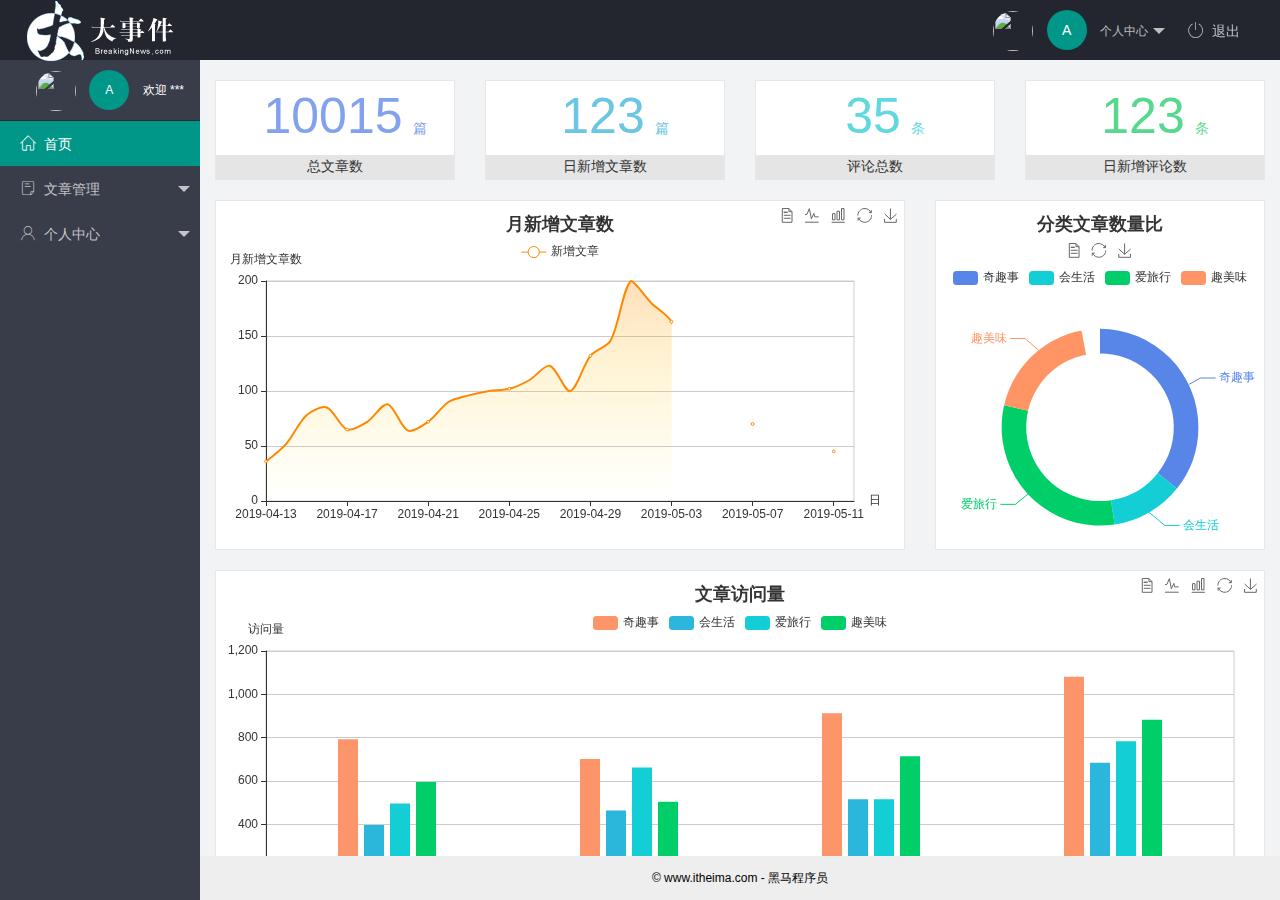
==== commit bf93cdc3: "完成个人中心功能的开发" ====
--- a/index.html
+++ b/index.html
@@ -26,9 +26,9 @@
                         个人中心
                     </a>
                     <dl class="layui-nav-child">
-                        <dd><a href="">基本资料</a></dd>
-                        <dd><a href="">更换头像</a></dd>
-                        <dd><a href="">重置密码</a></dd>
+                        <dd><a href="/user/user_info.html" target="fm">基本资料</a></dd>
+                        <dd><a href="/user/user_avatar.html" target="fm">更换头像</a></dd>
+                        <dd><a href="/user/user_pwd.html" target="fm">重置密码</a></dd>
                     </dl>
                 </li>
                 <li class="layui-nav-item"><a href="javascript:;" id="btnLogout"><span class="iconfont icon-tuichu"></span>退出</a></li>
@@ -58,9 +58,9 @@
                     <li class="layui-nav-item">
                         <a href="javascript:;"><span class="iconfont icon-user"></span>个人中心</a>
                         <dl class="layui-nav-child">
-                            <dd><a href="javascript:;"><i class="layui-icon layui-icon-app"></i>基本资料</a></dd>
-                            <dd><a href="javascript:;"><i class="layui-icon layui-icon-app"></i>更换头像</a></dd>
-                            <dd><a href="javascript:;"><i class="layui-icon layui-icon-app"></i>重置密码</a></dd>
+                            <dd><a href="/user/user_info.html" target="fm"><i class="layui-icon layui-icon-app"></i>基本资料</a></dd>
+                            <dd><a href="/user/user_avatar.html" target="fm"><i class="layui-icon layui-icon-app"></i>更换头像</a></dd>
+                            <dd><a href="/user/user_pwd.html" target="fm"><i class="layui-icon layui-icon-app"></i>重置密码</a></dd>
                         </dl>
                     </li>
 
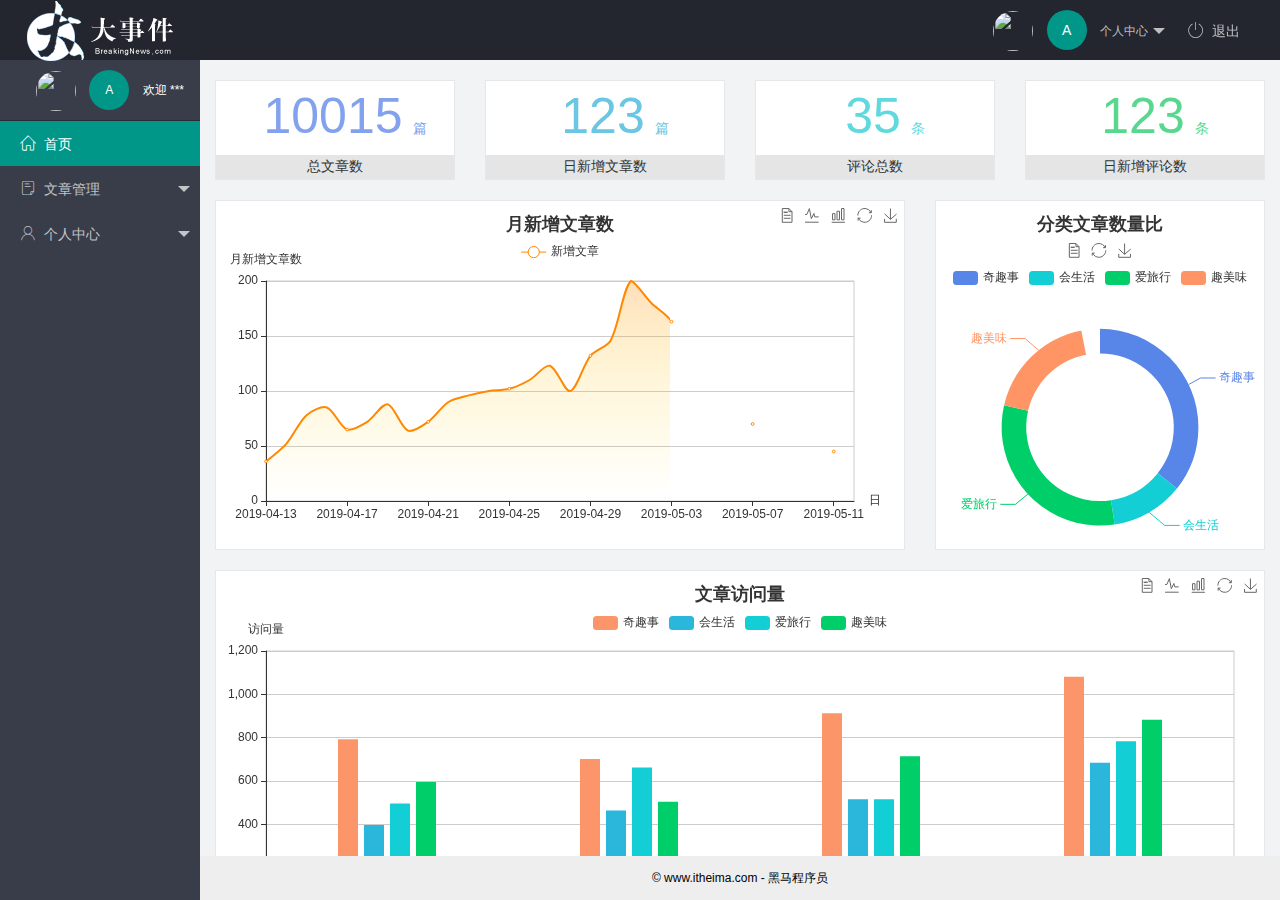
==== commit 2a2ac8d4: "完成文章管理功能的开发" ====
--- a/index.html
+++ b/index.html
@@ -49,9 +49,9 @@
                     <li class="layui-nav-item">
                         <a class="" href="javascript:;"><span class="iconfont icon-16"></span>文章管理</a>
                         <dl class="layui-nav-child">
-                            <dd><a href="javascript:;"><i class="layui-icon layui-icon-app"></i>文章类别</a></dd>
-                            <dd><a href="javascript:;"><i class="layui-icon layui-icon-app"></i>文章列表</a></dd>
-                            <dd><a href="javascript:;"><i class="layui-icon layui-icon-app"></i>文章发布</a></dd>
+                            <dd><a href="/article/art_cate.html" target="fm"><i class="layui-icon layui-icon-app"></i>文章类别</a></dd>
+                            <dd><a href="/article/art_list.html" target="fm"><i class="layui-icon layui-icon-app"></i>文章列表</a></dd>
+                            <dd><a href="/article/art_pub.html" target="fm"><i class="layui-icon layui-icon-app"></i>文章发布</a></dd>
 
                         </dl>
                     </li>
